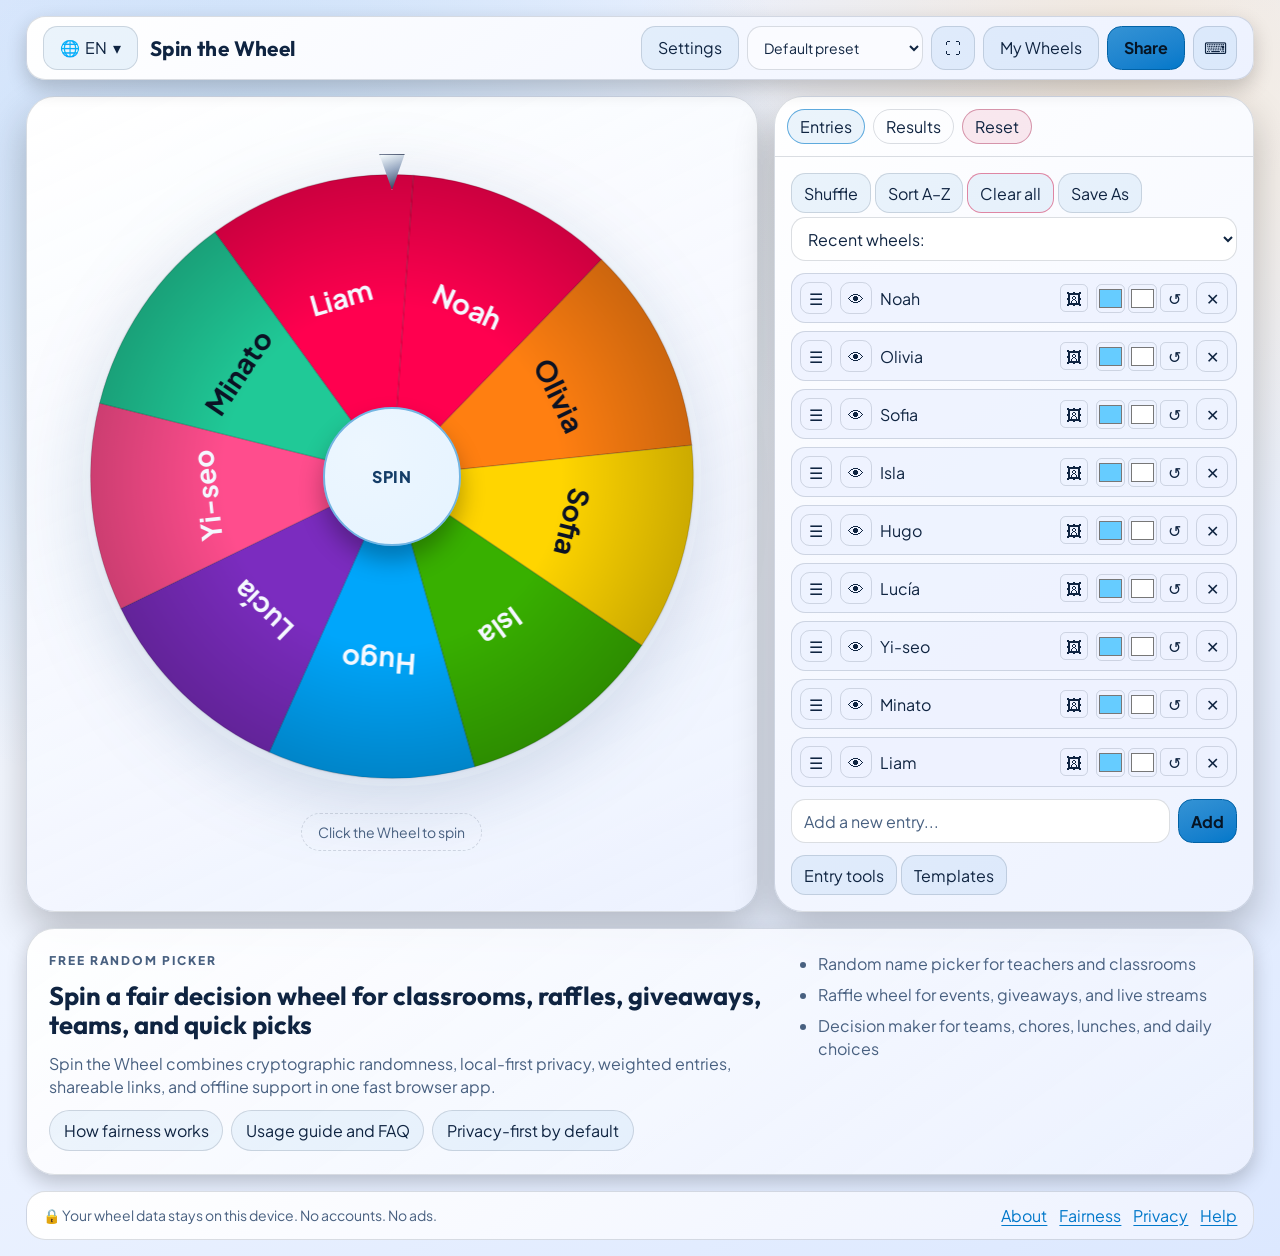
==== index.html @ fcd0d94b "Impl first version" ====
<!doctype html>
<html lang="en">
<head>
  <meta charset="UTF-8">
  <meta name="viewport" content="width=device-width, initial-scale=1.0">
  <title>Spin the Wheel: Free Random Picker, Wheel Spinner &amp; Decision Maker</title>
  <meta name="description" content="Spin the Wheel is a free online random picker and wheel spinner for classrooms, raffles, giveaways, teams, and daily decisions. Private, fast, shareable, and works offline.">
  <meta name="robots" content="index,follow,max-image-preview:large,max-snippet:-1,max-video-preview:-1">
  <meta name="author" content="Duc Nguyen">
  <meta name="application-name" content="Spin the Wheel">
  <meta name="apple-mobile-web-app-title" content="Spin the Wheel">
  <meta name="apple-mobile-web-app-capable" content="yes">
  <meta name="mobile-web-app-capable" content="yes">
  <meta name="referrer" content="strict-origin-when-cross-origin">
  <meta name="format-detection" content="telephone=no">
  <meta name="theme-color" content="#091126">
  <link rel="canonical" href="https://spin.alsatian.co/">

  <meta property="og:locale" content="en_US">
  <meta property="og:locale:alternate" content="vi_VN">
  <meta property="og:locale:alternate" content="es_ES">
  <meta property="og:locale:alternate" content="pt_BR">
  <meta property="og:locale:alternate" content="fr_FR">
  <meta property="og:locale:alternate" content="de_DE">
  <meta property="og:locale:alternate" content="ja_JP">
  <meta property="og:locale:alternate" content="ko_KR">
  <meta property="og:locale:alternate" content="zh_CN">
  <meta property="og:locale:alternate" content="id_ID">
  <meta property="og:type" content="website">
  <meta property="og:title" content="Spin the Wheel: Free Random Picker, Wheel Spinner &amp; Decision Maker">
  <meta property="og:description" content="Spin a fair decision wheel for classrooms, raffles, giveaways, teams, and quick picks. Free, private, customizable, and offline-ready.">
  <meta property="og:image" content="https://spin.alsatian.co/og-image.png">
  <meta property="og:image:secure_url" content="https://spin.alsatian.co/og-image.png">
  <meta property="og:image:type" content="image/png">
  <meta property="og:image:width" content="1200">
  <meta property="og:image:height" content="630">
  <meta property="og:image:alt" content="Spin the Wheel preview showing a colorful decision wheel and key product benefits.">
  <meta property="og:url" content="https://spin.alsatian.co/">
  <meta property="og:site_name" content="Spin the Wheel">

  <meta name="twitter:card" content="summary_large_image">
  <meta name="twitter:title" content="Spin the Wheel: Free Random Picker, Wheel Spinner &amp; Decision Maker">
  <meta name="twitter:description" content="Free online random picker for classrooms, raffles, giveaways, teams, and quick decisions.">
  <meta name="twitter:image" content="https://spin.alsatian.co/og-image.png">
  <meta name="twitter:image:alt" content="Spin the Wheel preview showing a colorful decision wheel and feature highlights.">

  <link rel="alternate" hreflang="en" href="https://spin.alsatian.co/">
  <link rel="alternate" hreflang="vi" href="https://spin.alsatian.co/?lang=vi">
  <link rel="alternate" hreflang="es" href="https://spin.alsatian.co/?lang=es">
  <link rel="alternate" hreflang="pt" href="https://spin.alsatian.co/?lang=pt">
  <link rel="alternate" hreflang="fr" href="https://spin.alsatian.co/?lang=fr">
  <link rel="alternate" hreflang="de" href="https://spin.alsatian.co/?lang=de">
  <link rel="alternate" hreflang="ja" href="https://spin.alsatian.co/?lang=ja">
  <link rel="alternate" hreflang="ko" href="https://spin.alsatian.co/?lang=ko">
  <link rel="alternate" hreflang="zh" href="https://spin.alsatian.co/?lang=zh">
  <link rel="alternate" hreflang="id" href="https://spin.alsatian.co/?lang=id">
  <link rel="alternate" hreflang="x-default" href="https://spin.alsatian.co/">

  <script type="application/ld+json">
  {
    "@context": "https://schema.org",
    "@graph": [
      {
        "@type": "WebSite",
        "@id": "https://spin.alsatian.co/#website",
        "url": "https://spin.alsatian.co/",
        "name": "Spin the Wheel",
        "description": "Free online random picker and decision wheel for classrooms, raffles, giveaways, teams, and quick decisions.",
        "inLanguage": ["en", "vi", "es", "pt", "fr", "de", "ja", "ko", "zh", "id"],
        "publisher": {
          "@id": "https://spin.alsatian.co/#organization"
        }
      },
      {
        "@type": "Organization",
        "@id": "https://spin.alsatian.co/#organization",
        "name": "Spin the Wheel",
        "url": "https://spin.alsatian.co/",
        "logo": {
          "@type": "ImageObject",
          "url": "https://spin.alsatian.co/icon-512.png",
          "width": 512,
          "height": 512
        },
        "founder": {
          "@type": "Person",
          "name": "Duc Nguyen",
          "sameAs": [
            "https://github.com/scorta",
            "https://www.linkedin.com/in/ducnd87/"
          ]
        }
      },
      {
        "@type": "SoftwareApplication",
        "@id": "https://spin.alsatian.co/#webapp",
        "name": "Spin the Wheel",
        "url": "https://spin.alsatian.co/",
        "description": "Spin the Wheel is a free online random picker and wheel spinner for classrooms, raffles, giveaways, teams, and daily decisions.",
        "applicationCategory": "UtilitiesApplication",
        "operatingSystem": "Any",
        "image": "https://spin.alsatian.co/og-image.png",
        "screenshot": "https://spin.alsatian.co/og-image.png",
        "browserRequirements": "Requires JavaScript and a modern browser including Chrome, Firefox, Safari, or Edge.",
        "offers": {
          "@type": "Offer",
          "price": "0",
          "priceCurrency": "USD"
        },
        "isAccessibleForFree": true,
        "featureList": [
          "Random picker wheel",
          "Weighted entries",
          "Shareable links",
          "Offline support",
          "Local-first storage",
          "Multiple languages"
        ],
        "inLanguage": ["en", "vi", "es", "pt", "fr", "de", "ja", "ko", "zh", "id"],
        "publisher": {
          "@id": "https://spin.alsatian.co/#organization"
        }
      }
    ]
  }
  </script>

  <link rel="manifest" href="/manifest.json">
  <link rel="icon" type="image/png" sizes="192x192" href="/icon-192.png">
  <link rel="icon" type="image/png" sizes="512x512" href="/icon-512.png">
  <link rel="apple-touch-icon" href="/icon-192.png">

  <link rel="preconnect" href="https://fonts.googleapis.com">
  <link rel="preconnect" href="https://fonts.gstatic.com" crossorigin>
  <link href="https://fonts.googleapis.com/css2?family=Outfit:wght@400;600;700;800&family=Plus+Jakarta+Sans:wght@400;500;600;700&display=swap" rel="stylesheet">
  <link rel="stylesheet" href="/styles.css">
</head>
<body>
  <noscript>
    <main class="noscript-shell">
      <h1>Spin the Wheel — Spin to Decide</h1>
      <p>Spin the Wheel is a free online random picker for raffles, classrooms, and quick decisions. Enable JavaScript to spin the wheel and manage entries.</p>
      <p>Local-first for wheel data: no accounts, no ads. Your wheel data stays on your device unless you share or export it. This site also uses Cloudflare Web Analytics for aggregate traffic and performance metrics.</p>
    </main>
  </noscript>

  <div id="app" class="app-shell" data-theme="dark">
    <header class="topbar" role="banner">
      <div class="brand-wrap">
        <button id="languageButton" class="ghost-btn language-btn" type="button" aria-haspopup="listbox" aria-expanded="false" data-i18n-aria-label="language_selector_aria">
          <span aria-hidden="true">🌐</span>
          <span id="languageCode">EN</span>
          <span class="caret" aria-hidden="true">▾</span>
        </button>
        <div id="languageMenu" class="lang-menu hidden" role="listbox" aria-label="Languages"></div>
        <a href="/" class="brand-link" aria-label="Spin the Wheel home">
          <strong>Spin the Wheel</strong>
        </a>
      </div>
      <div class="topbar-actions">
        <button id="settingsButton" class="ghost-btn" type="button" data-i18n="settings"></button>
        <div class="topbar-event-preset">
          <label class="sr-only" for="eventPresetSelect" data-i18n="event_preset"></label>
          <select id="eventPresetSelect" class="topbar-event-select" data-i18n-aria-label="event_preset">
            <option value="default" data-i18n="event_none"></option>
            <option value="classroom" data-i18n="event_classroom"></option>
            <option value="raffle" data-i18n="event_raffle"></option>
            <option value="streamer" data-i18n="event_streamer"></option>
            <option value="party" data-i18n="event_party"></option>
            <option value="minimal" data-i18n="event_minimal"></option>
            <option value="dark-luxury" data-i18n="event_dark_luxury"></option>
          </select>
        </div>
        <button id="fullscreenToggle" class="ghost-btn icon-btn" type="button" data-i18n-aria-label="toggle_fullscreen_aria">⛶</button>
        <button id="libraryButton" class="ghost-btn" type="button" data-i18n="my_wheels"></button>
        <button id="shareButton" class="accent-btn" type="button" data-i18n="share"></button>
        <button id="shortcutButton" class="ghost-btn icon-btn" type="button" data-i18n-aria-label="shortcuts">⌨</button>
      </div>
    </header>

    <main class="main-layout" role="main">
      <section class="wheel-section" aria-label="Wheel section">
        <h1 class="sr-only">Spin the Wheel — Spin to Decide</h1>
        <div class="wheel-wrap">
          <div class="wheel-badges">
            <span id="weightedBadge" class="mode-badge hidden">⚖ Weighted</span>
            <span id="seedBadge" class="mode-badge hidden" data-i18n="seed_badge">🔁 Seeded</span>
          </div>
          <div id="wheelContainer" class="wheel-container">
            <canvas id="wheelCanvas" aria-label="Spin the Wheel canvas"></canvas>
            <div class="wheel-glow" aria-hidden="true"></div>
            <div class="wheel-pointer" aria-hidden="true"></div>
            <button id="centerSpinButton" class="center-spin-btn" type="button" data-i18n="spin_button" data-i18n-aria-label="spin_button"></button>
          </div>
          <p id="firstRunHint" class="hint hidden" data-i18n="first_run_hint"></p>
        </div>
      </section>

      <aside class="side-panel" aria-label="Controls panel">
        <nav class="panel-tabs" aria-label="Panel tabs">
          <button class="tab-btn active" type="button" data-tab="entries" data-i18n="entries_tab"></button>
          <button class="tab-btn" type="button" data-tab="results" data-i18n="results_tab"></button>
          <button id="factoryResetButton" class="tab-btn tab-reset-btn" type="button" data-i18n="reset_app" data-i18n-title="reset_app_tooltip" data-i18n-aria-label="reset_app_tooltip"></button>
        </nav>

        <section id="entriesTab" class="panel-tab active" role="region" aria-label="Entries">
          <div class="panel-inline-row hidden" aria-hidden="true">
            <button id="undoButton" class="ghost-btn" type="button" data-i18n="undo" tabindex="-1"></button>
            <button id="redoButton" class="ghost-btn" type="button" data-i18n="redo" tabindex="-1"></button>
            <button id="openLibraryButton" class="ghost-btn" type="button" data-i18n="my_wheels" tabindex="-1"></button>
          </div>
          <div class="entry-actions">
            <button id="shuffleEntriesButton" class="ghost-btn" type="button" data-i18n="shuffle"></button>
            <button id="sortEntriesButton" class="ghost-btn" type="button" data-i18n="sort_az"></button>
            <button id="clearEntriesButton" class="ghost-btn danger-btn" type="button" data-i18n="clear_all"></button>
            <button id="saveAsButton" class="ghost-btn" type="button" data-i18n="save_as"></button>
            <select id="recentWheelsSelect" class="recent-wheels-select" data-i18n-aria-label="recent_wheels"></select>
          </div>
          <span id="entryCountBadge" class="hidden" aria-hidden="true">0</span>
          <div id="entriesList" class="entries-list" role="list"></div>
          <div class="entry-form">
            <label class="sr-only" for="addEntryInput" data-i18n="add_entry"></label>
            <input id="addEntryInput" type="text" data-i18n-placeholder="add_entry_placeholder" maxlength="100">
            <button id="addEntryButton" class="accent-btn" type="button" data-i18n="add"></button>
          </div>
          <div class="entry-secondary-actions">
            <button id="pasteListButton" class="ghost-btn" type="button" data-i18n="entry_tools"></button>
            <button id="templateButton" class="ghost-btn" type="button" data-i18n="templates"></button>
            <button id="resetEliminationsButton" class="ghost-btn hidden" type="button" data-i18n="reset_eliminations"></button>
          </div>
          <p id="emptyTemplateHint" class="empty-template-hint hidden">
            <button id="emptyTemplateButton" class="link-btn" type="button" data-i18n="start_from_template"></button>
          </p>
        </section>

        <section id="resultsTab" class="panel-tab" role="region" aria-label="Results">
          <div class="panel-topline">
            <button id="historyButton" class="accent-btn" type="button" data-i18n="view_history"></button>
          </div>
          <h3 data-i18n="win_counts"></h3>
          <div id="winCountList" class="win-count-list"></div>
        </section>
      </aside>
    </main>

    <section class="seo-strip" aria-labelledby="seoStripTitle">
      <div class="seo-strip-copy">
        <p class="seo-strip-eyebrow">Free random picker</p>
        <h2 id="seoStripTitle">Spin a fair decision wheel for classrooms, raffles, giveaways, teams, and quick picks</h2>
        <p>Spin the Wheel combines cryptographic randomness, local-first privacy, weighted entries, shareable links, and offline support in one fast browser app.</p>
        <div class="seo-strip-links">
          <a href="/fairness.html">How fairness works</a>
          <a href="/help.html">Usage guide and FAQ</a>
          <a href="/privacy.html">Privacy-first by default</a>
        </div>
      </div>
      <ul class="seo-strip-list">
        <li>Random name picker for teachers and classrooms</li>
        <li>Raffle wheel for events, giveaways, and live streams</li>
        <li>Decision maker for teams, chores, lunches, and daily choices</li>
      </ul>
    </section>

    <button id="floatingSpinButton" class="floating-spin hidden" type="button" data-i18n="spin_button"></button>
    <div id="fullscreenToolbar" class="fullscreen-toolbar" aria-label="Fullscreen controls">
      <button id="fullscreenExitButton" class="ghost-btn" type="button" data-i18n="exit_fullscreen"></button>
      <button id="fullscreenSettingsButton" class="ghost-btn" type="button" data-i18n="settings"></button>
    </div>

    <footer class="app-footer">
      <p>🔒 <span data-i18n="privacy_short"></span></p>
      <nav aria-label="Footer links">
        <a href="/about.html" data-i18n="about"></a>
        <a href="/fairness.html" data-i18n="fairness"></a>
        <a href="/privacy.html" data-i18n="privacy"></a>
        <a href="/help.html" data-i18n="help"></a>
      </nav>
    </footer>
  </div>

  <div id="modalRoot" class="modal-root">
    <canvas id="confettiCanvas" class="confetti-canvas" aria-hidden="true"></canvas>
    <section id="settingsModal" class="modal hidden" role="dialog" aria-modal="true" aria-labelledby="settingsModalTitle">
      <div class="modal-card settings-modal-card">
        <div class="panel-topline">
          <h2 id="settingsModalTitle" data-i18n="settings"></h2>
          <button id="closeSettingsButton" class="ghost-btn" type="button" data-i18n="close"></button>
        </div>
        <div class="settings-modal-shell">
          <nav class="settings-modal-tabs" aria-label="Settings tabs">
            <button class="settings-modal-tab active" type="button" data-settings-tab="general">General</button>
            <button class="settings-modal-tab" type="button" data-settings-tab="spin" data-i18n="spin_section"></button>
            <button class="settings-modal-tab" type="button" data-settings-tab="theme" data-i18n="theme_section"></button>
            <button class="settings-modal-tab" type="button" data-settings-tab="sound" data-i18n="sound_section"></button>
            <button class="settings-modal-tab" type="button" data-settings-tab="effects" data-i18n="effects_section"></button>
            <button class="settings-modal-tab" type="button" data-settings-tab="probability" data-i18n="probability_inspector"></button>
          </nav>

          <div class="settings-modal-panels">
            <section class="settings-modal-panel active" data-settings-panel="general" role="region" aria-label="General settings">
              <div class="settings-grid">
                <label class="checkbox-line">
                  <input id="weightsToggle" type="checkbox">
                  <span data-i18n="enable_weights"></span>
                </label>
                <label class="checkbox-line">
                  <input id="manualStopToggle" type="checkbox">
                  <span data-i18n="manual_stop"></span>
                </label>
                <label class="checkbox-line">
                  <input id="mysteryWheelToggle" type="checkbox">
                  <span data-i18n="mystery_wheel"></span>
                </label>
              </div>
            </section>

            <section class="settings-modal-panel" data-settings-panel="spin" role="region" aria-label="Spin settings">
              <div class="settings-grid">
                <label for="durationSlider"><span data-i18n="spin_duration"></span>: <output id="durationOutput">5s</output></label>
                <input id="durationSlider" type="range" min="1" max="30" step="1" value="5">
                <label for="turnsSlider"><span data-i18n="spin_turns"></span>: <output id="turnsOutput">8</output></label>
                <input id="turnsSlider" type="range" min="1" max="20" step="1" value="8">
                <label class="checkbox-line">
                  <input id="seedModeToggle" type="checkbox">
                  <span data-i18n="seed_mode"></span>
                </label>
                <label for="seedInput" data-i18n="seed_value"></label>
                <input id="seedInput" type="text" maxlength="120" data-i18n-placeholder="seed_placeholder">
              </div>
            </section>

            <section class="settings-modal-panel" data-settings-panel="theme" role="region" aria-label="Theme settings">
              <div class="settings-grid">
                <label for="themeSelect" data-i18n="theme"></label>
                <select id="themeSelect" aria-label="Theme"></select>
                <div id="themeSwatches" class="theme-swatch-grid" role="list"></div>
                <label for="pointerStyleSelect" data-i18n="pointer_style"></label>
                <select id="pointerStyleSelect" aria-label="Pointer style">
                  <option value="classic" data-i18n="pointer_classic"></option>
                  <option value="pin" data-i18n="pointer_pin"></option>
                  <option value="diamond" data-i18n="pointer_diamond"></option>
                  <option value="flag" data-i18n="pointer_flag"></option>
                </select>
                <label for="centerTextInput" data-i18n="spin_button_text"></label>
                <input id="centerTextInput" type="text" maxlength="20" placeholder="SPIN">
                <label for="centerColorInput" data-i18n="spin_button_color"></label>
                <input id="centerColorInput" type="color" value="#14325f">
                <div class="panel-inline-row">
                  <button id="centerImageButton" class="ghost-btn" type="button" data-i18n="upload_center_image"></button>
                  <button id="removeCenterImageButton" class="ghost-btn" type="button" data-i18n="remove_center_image"></button>
                </div>
                <label for="backgroundTypeSelect" data-i18n="background_type"></label>
                <select id="backgroundTypeSelect" aria-label="Background type">
                  <option value="default" data-i18n="background_default"></option>
                  <option value="solid" data-i18n="background_solid"></option>
                  <option value="gradient" data-i18n="background_gradient"></option>
                  <option value="image" data-i18n="background_image"></option>
                </select>
                <label for="backgroundSolidInput" data-i18n="background_solid_color"></label>
                <input id="backgroundSolidInput" type="color" value="#091126">
                <label for="backgroundFromInput" data-i18n="background_gradient_from"></label>
                <input id="backgroundFromInput" type="color" value="#091126">
                <label for="backgroundToInput" data-i18n="background_gradient_to"></label>
                <input id="backgroundToInput" type="color" value="#14335d">
                <label for="backgroundAngleInput" data-i18n="background_gradient_angle"></label>
                <input id="backgroundAngleInput" type="range" min="0" max="360" step="1" value="150">
                <div class="panel-inline-row">
                  <button id="backgroundImageButton" class="ghost-btn" type="button" data-i18n="upload_background_image"></button>
                  <button id="removeBackgroundImageButton" class="ghost-btn" type="button" data-i18n="remove_background_image"></button>
                </div>
              </div>
            </section>

            <section class="settings-modal-panel" data-settings-panel="sound" role="region" aria-label="Sound settings">
              <div class="settings-grid">
                <label for="volumeSlider"><span data-i18n="volume"></span>: <output id="volumeOutput">70%</output></label>
                <input id="volumeSlider" type="range" min="0" max="100" step="1" value="70">
                <label class="checkbox-line">
                  <input id="tickSoundToggle" type="checkbox">
                  <span data-i18n="tick_sound"></span>
                </label>
                <label for="tickSoundSelect" data-i18n="tick_sound_variant"></label>
                <select id="tickSoundSelect" aria-label="Tick sound variant">
                  <option value="click" data-i18n="tick_click"></option>
                  <option value="pop" data-i18n="tick_pop"></option>
                  <option value="wooden" data-i18n="tick_wooden"></option>
                  <option value="digital" data-i18n="tick_digital"></option>
                  <option value="soft" data-i18n="tick_soft"></option>
                </select>
                <label class="checkbox-line">
                  <input id="winSoundToggle" type="checkbox">
                  <span data-i18n="win_sound"></span>
                </label>
                <label for="winSoundSelect" data-i18n="win_sound_variant"></label>
                <select id="winSoundSelect" aria-label="Win sound variant">
                  <option value="fanfare" data-i18n="win_fanfare"></option>
                  <option value="applause" data-i18n="win_applause"></option>
                  <option value="chime" data-i18n="win_chime"></option>
                  <option value="sparkle" data-i18n="win_sparkle"></option>
                </select>
                <label class="checkbox-line">
                  <input id="spinSoundToggle" type="checkbox">
                  <span data-i18n="spin_ambient"></span>
                </label>
                <label for="spinSoundSelect" data-i18n="spin_sound_variant"></label>
                <select id="spinSoundSelect" aria-label="Spin sound variant">
                  <option value="whoosh" data-i18n="spin_whoosh"></option>
                  <option value="wind" data-i18n="spin_wind"></option>
                  <option value="hum" data-i18n="spin_hum"></option>
                </select>
              </div>
            </section>

            <section class="settings-modal-panel" data-settings-panel="effects" role="region" aria-label="Effects settings">
              <div class="settings-grid">
                <label for="celebrationSelect" data-i18n="celebration_effect"></label>
                <select id="celebrationSelect" aria-label="Celebration effect">
                  <option value="confetti" data-i18n="celebration_confetti"></option>
                  <option value="fireworks" data-i18n="celebration_fireworks"></option>
                  <option value="none" data-i18n="celebration_none"></option>
                </select>
                <label class="checkbox-line">
                  <input id="reduceMotionOverride" type="checkbox">
                  <span data-i18n="reduce_motion_override"></span>
                </label>
                <label class="checkbox-line">
                  <input id="cinematicModeToggle" type="checkbox">
                  <span data-i18n="cinematic_mode"></span>
                </label>
                <label class="checkbox-line">
                  <input id="hapticsToggle" type="checkbox">
                  <span data-i18n="haptics"></span>
                </label>
                <label class="checkbox-line">
                  <input id="idleAnimationToggle" type="checkbox">
                  <span data-i18n="idle_animation"></span>
                </label>
                <label class="checkbox-line">
                  <input id="performanceAutoToggle" type="checkbox">
                  <span data-i18n="performance_auto"></span>
                </label>
                <label class="checkbox-line">
                  <input id="performanceOverviewToggle" type="checkbox">
                  <span data-i18n="performance_overview"></span>
                </label>
              </div>
            </section>

            <section class="settings-modal-panel" data-settings-panel="probability" role="region" aria-label="Probability settings">
              <div class="probability-panel settings-modal-probability">
                <div id="probabilityEqualBadge" class="prob-equal-badge hidden" data-i18n="equal_probability"></div>
                <div id="probabilityList" class="probability-list"></div>
              </div>
            </section>
          </div>
        </div>
      </div>
    </section>

    <section id="pasteModal" class="modal hidden" role="dialog" aria-modal="true" aria-labelledby="pasteModalTitle">
      <div class="modal-card">
        <h2 id="pasteModalTitle" data-i18n="paste_list"></h2>
        <textarea id="pasteTextarea" rows="10" data-i18n-placeholder="paste_placeholder"></textarea>
        <div class="modal-actions">
          <button id="importDataButton" class="ghost-btn" type="button">Import CSV/JSON</button>
          <button id="exportDataButton" class="ghost-btn" type="button">Export CSV/JSON</button>
        </div>
        <div class="modal-actions">
          <button id="pasteCancelButton" class="ghost-btn" type="button" data-i18n="cancel"></button>
          <button id="pasteApplyButton" class="accent-btn" type="button" data-i18n="apply"></button>
        </div>
      </div>
    </section>

    <section id="resultModal" class="modal result-modal hidden" role="dialog" aria-modal="true" aria-labelledby="resultTitle">
      <div class="modal-card result-card">
        <h2 id="resultTitle" data-i18n="winner"></h2>
        <p id="resultWinner" class="winner-name">-</p>
        <p id="resultSubtitle" class="winner-subtitle hidden"></p>
        <div class="modal-actions">
          <button id="spinAgainButton" class="accent-btn" type="button" data-i18n="spin_again"></button>
          <button id="removeWinnerButton" class="ghost-btn danger-btn hidden" type="button" data-i18n="remove_winner"></button>
          <button id="closeResultButton" class="ghost-btn" type="button" data-i18n="close"></button>
        </div>
      </div>
    </section>

    <section id="factoryResetModal" class="modal hidden" role="dialog" aria-modal="true" aria-labelledby="factoryResetTitle" aria-describedby="factoryResetDescription">
      <div class="modal-card confirm-card">
        <h2 id="factoryResetTitle"></h2>
        <p id="factoryResetDescription" class="small-note"></p>
        <div class="modal-actions">
          <button id="factoryResetCancelButton" class="ghost-btn" type="button" data-i18n="cancel"></button>
          <button id="factoryResetConfirmButton" class="ghost-btn danger-btn" type="button"></button>
        </div>
      </div>
    </section>

    <section id="shareModal" class="modal hidden" role="dialog" aria-modal="true" aria-labelledby="shareTitle">
      <div class="modal-card">
        <h2 id="shareTitle" data-i18n="share_wheel"></h2>
        <p class="small-note" data-i18n="share_privacy_note"></p>
        <fieldset class="radio-group">
          <legend data-i18n="share_mode"></legend>
          <label><input type="radio" name="shareMode" value="full" checked> <span data-i18n="share_full_edit"></span></label>
          <label><input type="radio" name="shareMode" value="spin-only"> <span data-i18n="share_spin_only"></span></label>
        </fieldset>
        <label for="shareUrlInput" data-i18n="share_link"></label>
        <input id="shareUrlInput" type="text" readonly>
        <p id="shareSizeStatus" class="size-status"></p>
        <fieldset class="radio-group">
          <legend data-i18n="embed_title"></legend>
          <label for="embedWidthInput" data-i18n="embed_width"></label>
          <input id="embedWidthInput" type="number" min="280" max="2000" step="10" value="720">
          <label for="embedHeightInput" data-i18n="embed_height"></label>
          <input id="embedHeightInput" type="number" min="280" max="2000" step="10" value="720">
          <label for="embedCodeInput" data-i18n="embed_code"></label>
          <textarea id="embedCodeInput" rows="3" readonly></textarea>
          <button id="copyEmbedButton" class="ghost-btn" type="button" data-i18n="copy_embed_code"></button>
        </fieldset>
        <fieldset class="radio-group">
          <legend data-i18n="qr_code"></legend>
          <canvas id="qrCanvas" width="220" height="220" aria-label="QR code"></canvas>
          <button id="downloadQrButton" class="ghost-btn" type="button" data-i18n="download_qr"></button>
        </fieldset>
        <div class="modal-actions">
          <button id="copyShareButton" class="accent-btn" type="button" data-i18n="copy_link"></button>
          <button id="closeShareButton" class="ghost-btn" type="button" data-i18n="close"></button>
        </div>
      </div>
    </section>

    <section id="libraryModal" class="modal hidden" role="dialog" aria-modal="true" aria-labelledby="libraryTitle">
      <div class="modal-card template-card">
        <h2 id="libraryTitle" data-i18n="my_wheels"></h2>
        <div id="libraryList" class="library-list"></div>
        <div class="modal-actions">
          <button id="closeLibraryButton" class="ghost-btn" type="button" data-i18n="close"></button>
        </div>
      </div>
    </section>

    <section id="csvMapModal" class="modal hidden" role="dialog" aria-modal="true" aria-labelledby="csvMapTitle">
      <div class="modal-card">
        <h2 id="csvMapTitle" data-i18n="csv_mapping_title"></h2>
        <div class="settings-grid">
          <label for="csvLabelColumn" data-i18n="csv_label_column"></label>
          <select id="csvLabelColumn"></select>
          <label for="csvWeightColumn" data-i18n="csv_weight_column"></label>
          <select id="csvWeightColumn"></select>
          <label for="csvColorColumn" data-i18n="csv_color_column"></label>
          <select id="csvColorColumn"></select>
        </div>
        <div class="modal-actions">
          <button id="csvMapCancelButton" class="ghost-btn" type="button" data-i18n="cancel"></button>
          <button id="csvMapApplyButton" class="accent-btn" type="button" data-i18n="apply"></button>
        </div>
      </div>
    </section>

    <section id="exportModal" class="modal hidden" role="dialog" aria-modal="true" aria-labelledby="exportModalTitle">
      <div class="modal-card">
        <h2 id="exportModalTitle">Export</h2>
        <fieldset class="radio-group">
          <legend>Format</legend>
          <label><input type="radio" name="exportFormat" value="csv" checked> <span data-i18n="export_csv"></span></label>
          <label><input type="radio" name="exportFormat" value="json"> <span data-i18n="export_json"></span></label>
        </fieldset>
        <div class="modal-actions">
          <button id="exportCancelButton" class="ghost-btn" type="button" data-i18n="cancel"></button>
          <button id="exportApplyButton" class="accent-btn" type="button">Export</button>
        </div>
      </div>
    </section>

    <section id="historyModal" class="modal hidden" role="dialog" aria-modal="true" aria-labelledby="historyTitle">
      <div class="modal-card template-card">
        <h2 id="historyTitle" data-i18n="history"></h2>
        <div id="resultsList" class="results-list"></div>
        <div class="modal-actions">
          <button id="clearResultsButton" class="ghost-btn danger-btn" type="button" data-i18n="clear_results"></button>
          <button id="exportResultsCsvButton" class="ghost-btn" type="button" data-i18n="export_results_csv"></button>
          <button id="exportAuditJsonButton" class="ghost-btn" type="button" data-i18n="export_audit_json"></button>
          <button id="closeHistoryButton" class="ghost-btn" type="button" data-i18n="close"></button>
        </div>
      </div>
    </section>

    <section id="templateModal" class="modal hidden" role="dialog" aria-modal="true" aria-labelledby="templateTitle">
      <div class="modal-card template-card">
        <h2 id="templateTitle" data-i18n="templates"></h2>
        <div id="templateGrid" class="template-grid"></div>
        <div class="modal-actions">
          <button id="closeTemplateButton" class="ghost-btn" type="button" data-i18n="close"></button>
        </div>
      </div>
    </section>

    <section id="shortcutModal" class="modal hidden" role="dialog" aria-modal="true" aria-labelledby="shortcutTitle">
      <div class="modal-card">
        <h2 id="shortcutTitle" data-i18n="shortcuts"></h2>
        <ul class="shortcut-list">
          <li><kbd>Ctrl</kbd>/<kbd>Cmd</kbd> + <kbd>K</kbd> — <span data-i18n="shortcut_spin"></span></li>
          <li><kbd>F11</kbd> — <span data-i18n="shortcut_fullscreen"></span></li>
          <li><kbd>Ctrl</kbd> + <kbd>S</kbd> — <span data-i18n="shortcut_save"></span></li>
          <li><kbd>Escape</kbd> — <span data-i18n="shortcut_close"></span></li>
        </ul>
        <div class="modal-actions">
          <button id="closeShortcutButton" class="ghost-btn" type="button" data-i18n="close"></button>
        </div>
      </div>
    </section>
  </div>

  <div id="ariaLive" class="sr-only" aria-live="assertive"></div>
  <div id="toastRoot" class="toast-root" aria-live="polite"></div>

  <input id="importDataFileInput" class="sr-only" type="file" accept=".csv,.json,text/csv,application/json">
  <input id="centerImageInput" class="sr-only" type="file" accept="image/png,image/jpeg,image/webp,image/gif">
  <input id="backgroundImageInput" class="sr-only" type="file" accept="image/png,image/jpeg,image/webp,image/gif">

  <script type="module" src="/app.js"></script>
  <!-- Cloudflare Web Analytics --><script defer src='https://static.cloudflareinsights.com/beacon.min.js' data-cf-beacon='{"token": "cca400a30825469dbb3c039b7d04517d"}'></script><!-- End Cloudflare Web Analytics -->
</body>
</html>
---- styles.css ----
:root {
  --font-display: "Outfit", "Avenir Next", "Segoe UI", sans-serif;
  --font-body: "Plus Jakarta Sans", "Segoe UI", "Helvetica Neue", sans-serif;

  --space-1: 0.25rem;
  --space-2: 0.5rem;
  --space-3: 0.75rem;
  --space-4: 1rem;
  --space-5: 1.25rem;
  --space-6: 1.5rem;
  --space-8: 2rem;
  --space-10: 2.5rem;
  --space-12: 3rem;

  --text-xs: 0.75rem;
  --text-sm: 0.875rem;
  --text-md: 1rem;
  --text-lg: 1.125rem;
  --text-xl: 1.4rem;
  --text-2xl: 1.95rem;

  --radius-xs: 0.35rem;
  --radius-sm: 0.6rem;
  --radius-md: 0.9rem;
  --radius-lg: 1.2rem;
  --radius-xl: 1.8rem;
  --radius-round: 999px;

  --shadow-sm: 0 8px 20px rgb(0 0 0 / 0.2);
  --shadow-md: 0 18px 40px rgb(0 0 0 / 0.24);
  --shadow-lg: 0 30px 60px rgb(0 0 0 / 0.35);
  --shadow-glow: 0 0 36px rgb(98 223 255 / 0.25);

  --speed-fast: 140ms;
  --speed-normal: 220ms;
  --speed-slow: 380ms;
  --ease-standard: cubic-bezier(0.2, 0.7, 0.2, 1);
  --ease-bounce: cubic-bezier(0.2, 1.5, 0.5, 1);

  --bg-base: #091126;
  --bg-surface: #111b35;
  --bg-elevated: #1a2645;
  --text-primary: #f3f8ff;
  --text-secondary: #b5c4e4;
  --accent: #4ae4ff;
  --accent-2: #ffdf68;
  --danger: #ff5f79;
  --border: rgb(255 255 255 / 0.12);
  --glass: rgb(255 255 255 / 0.08);
  --focus-ring: #ffdf68;

  --wheel-frame: #f5f9ff22;
  --wheel-shadow: 0 24px 44px rgb(0 0 0 / 0.35);
  --wheel-center: #14325f;
  --wheel-center-text: #f3fcff;

  --modal-backdrop-tint: rgb(5 10 22 / 0.62);
  --modal-backdrop-blur: 4px;

  --panel-width: min(42vw, 30rem);
  --topbar-height: 4rem;
}

[data-theme="light"] {
  --bg-base: #f3f7ff;
  --bg-surface: #ffffff;
  --bg-elevated: #edf2ff;
  --text-primary: #0f2441;
  --text-secondary: #486080;
  --accent: #0178ca;
  --accent-2: #ff9f1a;
  --danger: #d72f5b;
  --border: rgb(15 36 65 / 0.15);
  --glass: rgb(1 120 202 / 0.08);
  --focus-ring: #d63f00;
  --wheel-frame: #24588c2e;
  --wheel-shadow: 0 20px 36px rgb(48 86 128 / 0.2);
  --wheel-center: #e5f3ff;
  --wheel-center-text: #143d68;
}

*,
*::before,
*::after {
  box-sizing: border-box;
}

html,
body {
  margin: 0;
  min-height: 100%;
}

body {
  font-family: var(--font-body);
  font-size: var(--text-md);
  color: var(--text-primary);
  background:
    radial-gradient(circle at 15% 15%, rgb(74 228 255 / 0.18), transparent 34%),
    radial-gradient(circle at 84% 12%, rgb(255 223 104 / 0.12), transparent 30%),
    linear-gradient(150deg, #040915 0%, var(--bg-base) 52%, #081f35 100%);
  line-height: 1.45;
  transition:
    color var(--speed-normal) var(--ease-standard),
    background var(--speed-slow) var(--ease-standard);
}

body[data-theme="light"] {
  background:
    radial-gradient(circle at 20% 20%, rgb(1 120 202 / 0.16), transparent 40%),
    radial-gradient(circle at 88% 5%, rgb(255 159 26 / 0.15), transparent 30%),
    linear-gradient(155deg, #e5edff 0%, #f3f7ff 42%, #dce8ff 100%);
}

a {
  color: inherit;
}

button,
input,
select,
textarea {
  font: inherit;
  color: inherit;
}

.hidden {
  display: none !important;
}

.sr-only {
  position: absolute;
  width: 1px;
  height: 1px;
  padding: 0;
  margin: -1px;
  overflow: hidden;
  clip: rect(0, 0, 0, 0);
  border: 0;
}

.noscript-shell {
  max-width: 46rem;
  margin: 8vh auto;
  padding: var(--space-8);
  color: #0f2441;
  background: #ffffff;
  border-radius: var(--radius-lg);
}

.app-shell {
  width: min(96vw, 100rem);
  margin: clamp(0.4rem, 2vh, 1rem) auto;
  min-height: calc(100vh - 1rem);
  display: grid;
  grid-template-rows: var(--topbar-height) 1fr auto;
  gap: var(--space-4);
}

.topbar {
  display: flex;
  align-items: center;
  justify-content: space-between;
  padding: var(--space-2) var(--space-4);
  border-radius: var(--radius-lg);
  border: 1px solid var(--border);
  background: linear-gradient(145deg, var(--bg-surface), var(--bg-elevated));
  backdrop-filter: blur(18px);
  box-shadow: var(--shadow-sm);
}

body.modal-open .topbar {
  backdrop-filter: none;
}

.brand-wrap {
  display: flex;
  align-items: center;
  gap: var(--space-3);
  position: relative;
}

.brand-link {
  text-decoration: none;
  font-family: var(--font-display);
  font-size: clamp(1rem, 2.2vw, 1.3rem);
  letter-spacing: 0.02em;
  color: var(--text-primary);
}

.topbar-actions {
  display: flex;
  align-items: center;
  gap: var(--space-2);
}

.topbar-event-preset {
  width: clamp(7.25rem, 15vw, 11rem);
}

.topbar-event-select {
  min-height: 2.75rem;
  border-radius: var(--radius-md);
  background: color-mix(in srgb, var(--bg-surface) 72%, var(--bg-elevated));
  border-color: var(--border);
  font-size: var(--text-sm);
}

.ghost-btn,
.accent-btn,
.danger-btn,
.link-btn {
  border: 1px solid var(--border);
  border-radius: var(--radius-md);
  min-height: 2.75rem;
  padding: 0 var(--space-4);
  cursor: pointer;
  transition:
    transform var(--speed-fast) var(--ease-standard),
    background var(--speed-fast) var(--ease-standard),
    border-color var(--speed-fast) var(--ease-standard),
    box-shadow var(--speed-fast) var(--ease-standard);
}

.ghost-btn {
  background: var(--glass);
}

.accent-btn {
  background: linear-gradient(160deg, color-mix(in srgb, var(--accent) 80%, #ffffff 20%), var(--accent));
  color: #061525;
  border-color: color-mix(in srgb, var(--accent) 82%, #000000 18%);
  font-weight: 700;
}

.danger-btn {
  border-color: color-mix(in srgb, var(--danger) 55%, transparent);
}

.icon-btn {
  padding: 0;
  min-width: 2.75rem;
}

.link-btn {
  border: 0;
  background: transparent;
  color: var(--accent);
  padding: 0;
  min-height: auto;
  min-width: auto;
}

.ghost-btn:hover,
.accent-btn:hover,
.danger-btn:hover,
.link-btn:hover {
  transform: translateY(-1px);
  box-shadow: var(--shadow-sm);
}

.ghost-btn:active,
.accent-btn:active,
.danger-btn:active,
.link-btn:active {
  transform: translateY(0) scale(0.98);
}

.language-btn {
  display: inline-flex;
  align-items: center;
  gap: 0.35rem;
  min-width: 5.2rem;
}

.lang-menu {
  position: absolute;
  top: calc(100% + 0.45rem);
  left: 0;
  min-width: 14rem;
  padding: var(--space-2);
  border-radius: var(--radius-md);
  border: 1px solid var(--border);
  background: linear-gradient(145deg, var(--bg-surface), var(--bg-elevated));
  box-shadow: var(--shadow-md);
  z-index: 30;
}

.lang-option {
  width: 100%;
  border: 0;
  background: transparent;
  text-align: left;
  border-radius: var(--radius-sm);
  min-height: 2.5rem;
  padding: 0 var(--space-3);
}

.lang-option:hover,
.lang-option.is-active {
  background: var(--glass);
}

.main-layout {
  min-height: 0;
  display: grid;
  grid-template-columns: minmax(0, 1fr) var(--panel-width);
  gap: var(--space-4);
}

.wheel-section {
  min-height: 0;
  background: linear-gradient(155deg, var(--bg-surface), color-mix(in srgb, var(--bg-elevated) 84%, transparent));
  border: 1px solid var(--border);
  border-radius: var(--radius-xl);
  padding: var(--space-4);
  box-shadow: var(--shadow-md);
  display: grid;
}

.wheel-wrap {
  display: grid;
  align-content: start;
  justify-items: center;
  gap: var(--space-2);
  min-height: 0;
  padding-top: clamp(0.25rem, 1vh, 0.75rem);
}

.wheel-badges {
  width: 100%;
  display: flex;
  gap: var(--space-2);
  justify-content: center;
  flex-wrap: wrap;
  min-height: 2rem;
}

.mode-badge {
  display: inline-flex;
  align-items: center;
  gap: 0.4rem;
  border: 1px solid var(--border);
  background: color-mix(in srgb, var(--bg-elevated) 84%, transparent);
  border-radius: var(--radius-round);
  padding: 0.35rem 0.75rem;
  font-size: var(--text-sm);
}

.wheel-container {
  position: relative;
  width: min(90%, 43rem);
  aspect-ratio: 1 / 1;
  border-radius: 50%;
  display: grid;
  place-items: center;
  filter: drop-shadow(var(--wheel-shadow));
}

#wheelCanvas {
  width: 100%;
  height: 100%;
  display: block;
}

.confetti-canvas {
  position: absolute;
  inset: 0;
  width: 100%;
  height: 100%;
  display: block;
  pointer-events: none;
  opacity: 0;
  transition: opacity 180ms ease;
  z-index: 0;
}

.confetti-canvas.is-active {
  opacity: 1;
}

.wheel-glow {
  position: absolute;
  inset: -6%;
  border-radius: 50%;
  border: 1px solid color-mix(in srgb, var(--accent) 50%, transparent);
  pointer-events: none;
  opacity: 0;
  transition: opacity var(--speed-normal) var(--ease-standard);
}

.wheel-container.is-spinning .wheel-glow {
  opacity: 1;
  animation: pulse-glow 800ms linear infinite;
}

.wheel-pointer {
  position: absolute;
  top: -0.5rem;
  left: 50%;
  width: 1.6rem;
  height: 2.25rem;
  transform: translateX(-50%);
  clip-path: polygon(50% 100%, 0 0, 100% 0);
  background: linear-gradient(160deg, #f8feff, #99aac3 45%, #25324f);
  box-shadow: 0 8px 12px rgb(0 0 0 / 0.35);
  border: 1px solid rgb(255 255 255 / 0.2);
  z-index: 8;
}

#wheelContainer[data-pointer-style="pin"] .wheel-pointer {
  width: 1.25rem;
  height: 2.6rem;
  top: -0.72rem;
  clip-path: polygon(50% 100%, 16% 34%, 32% 0, 68% 0, 84% 34%);
}

#wheelContainer[data-pointer-style="diamond"] .wheel-pointer {
  width: 1.45rem;
  height: 2.3rem;
  clip-path: polygon(50% 100%, 0 42%, 50% 0, 100% 42%);
}

#wheelContainer[data-pointer-style="flag"] .wheel-pointer {
  width: 1.85rem;
  height: 2.4rem;
  clip-path: polygon(14% 100%, 14% 0, 100% 14%, 58% 44%, 100% 70%, 18% 66%);
}

.center-spin-btn {
  position: absolute;
  width: 22%;
  aspect-ratio: 1;
  border-radius: 50%;
  border: 2px solid color-mix(in srgb, var(--accent) 55%, #ffffff 45%);
  background: radial-gradient(circle at 30% 30%, color-mix(in srgb, var(--wheel-center) 70%, #ffffff 30%), var(--wheel-center));
  color: var(--wheel-center-text);
  font-weight: 800;
  letter-spacing: 0.06em;
  cursor: pointer;
  z-index: 9;
  transition: transform var(--speed-fast) var(--ease-standard);
  box-shadow: 0 14px 24px rgb(0 0 0 / 0.3);
}

.center-spin-btn.is-pressed {
  transform: scale(0.96);
}

.center-spin-btn[disabled] {
  opacity: 0.6;
  cursor: not-allowed;
}

.hint {
  border: 1px dashed var(--border);
  border-radius: var(--radius-round);
  padding: var(--space-2) var(--space-4);
  font-size: var(--text-sm);
  color: var(--text-secondary);
}

.side-panel {
  min-height: 0;
  border-radius: var(--radius-xl);
  border: 1px solid var(--border);
  background: linear-gradient(145deg, var(--bg-surface), var(--bg-elevated));
  box-shadow: var(--shadow-md);
  display: grid;
  grid-template-rows: auto auto;
  align-content: start;
}

.panel-tabs {
  display: flex;
  gap: var(--space-2);
  padding: var(--space-3);
  border-bottom: 1px solid var(--border);
}

.tab-btn {
  border: 1px solid var(--border);
  background: transparent;
  border-radius: var(--radius-round);
  min-height: 2.2rem;
  padding: 0 var(--space-3);
  cursor: pointer;
}

.tab-btn.active {
  background: var(--glass);
  border-color: color-mix(in srgb, var(--accent) 60%, transparent);
}

.tab-reset-btn {
  border-color: color-mix(in srgb, var(--danger) 34%, var(--border));
  background: color-mix(in srgb, var(--danger) 10%, transparent);
}

.tab-reset-btn:hover {
  border-color: color-mix(in srgb, var(--danger) 55%, var(--border));
  background: color-mix(in srgb, var(--danger) 16%, transparent);
}

.mobile-only {
  display: none;
}

.panel-tab {
  min-height: 0;
  overflow: auto;
  padding: var(--space-4);
  display: none;
  gap: var(--space-3);
}

.panel-tab.active {
  display: grid;
  align-content: start;
}

.panel-topline {
  display: flex;
  align-items: center;
  justify-content: space-between;
  gap: var(--space-2);
}

.panel-topline h2 {
  font-family: var(--font-display);
  margin: 0;
  font-size: var(--text-lg);
}

.count-badge {
  display: inline-grid;
  place-items: center;
  min-width: 2rem;
  height: 2rem;
  border-radius: 50%;
  border: 1px solid var(--border);
  font-size: var(--text-sm);
  background: var(--glass);
}

.entry-actions,
.entry-secondary-actions {
  display: flex;
  gap: var(--space-2);
  flex-wrap: wrap;
}

.recent-wheels-select {
  flex: 1 1 12rem;
  min-width: 10.5rem;
}

#entriesTab .ghost-btn,
#entriesTab .accent-btn {
  min-height: 2.5rem;
  padding: 0 var(--space-3);
}

#entriesTab .entry-actions,
#entriesTab .entry-secondary-actions {
  gap: var(--space-1);
}

.panel-inline-row {
  display: flex;
  gap: var(--space-2);
  flex-wrap: wrap;
}

.panel-inline-row > * {
  flex: 1 1 10rem;
}

.entries-list,
.results-list,
.win-count-list,
.probability-list {
  display: grid;
  gap: var(--space-2);
}

.entries-list {
  min-height: 10rem;
}

.entry-row {
  display: grid;
  grid-template-columns: auto auto minmax(0, 1fr) auto auto auto auto;
  align-items: center;
  gap: var(--space-2);
  padding: var(--space-2);
  border: 1px solid var(--border);
  border-radius: var(--radius-md);
  background: color-mix(in srgb, var(--bg-elevated) 88%, transparent);
}

.entry-media {
  display: inline-flex;
  align-items: center;
  gap: 0.3rem;
}

.entry-image-thumb {
  width: 1.85rem;
  height: 1.85rem;
  object-fit: cover;
  border-radius: 0.3rem;
  border: 1px solid var(--border);
}

.entry-color-wrap {
  display: inline-flex;
  align-items: center;
  gap: 0.2rem;
}

.entry-color {
  width: 1.8rem;
  height: 1.8rem;
  border: 1px solid var(--border);
  border-radius: 0.35rem;
  padding: 0;
  background: transparent;
}

.entry-small-btn {
  min-width: 1.75rem;
  min-height: 1.75rem;
  border: 1px solid var(--border);
  border-radius: 0.35rem;
  background: transparent;
  cursor: pointer;
  padding: 0;
}

.entry-row.is-disabled {
  opacity: 0.52;
}

.entry-row.is-eliminated .entry-label {
  text-decoration: line-through;
}

.entry-row.drag-over {
  border-color: color-mix(in srgb, var(--accent) 70%, transparent);
  box-shadow: inset 0 0 0 1px color-mix(in srgb, var(--accent) 50%, transparent);
}

.entry-handle,
.entry-enable,
.entry-delete {
  min-width: 2rem;
  min-height: 2rem;
  padding: 0;
  border: 1px solid var(--border);
  border-radius: var(--radius-sm);
  background: transparent;
  cursor: pointer;
}

.entry-label {
  min-width: 0;
  white-space: nowrap;
  overflow: hidden;
  text-overflow: ellipsis;
  cursor: text;
}

.entry-label-wrap {
  min-width: 0;
  display: grid;
  gap: 0.25rem;
}

.entry-label-input,
.entry-weight-input {
  width: 100%;
  min-height: 2.1rem;
  border: 1px solid var(--border);
  border-radius: var(--radius-sm);
  padding: 0 var(--space-2);
  background: var(--bg-surface);
}

.entry-weight-wrap {
  display: inline-flex;
  align-items: center;
  gap: 0.3rem;
}

.entry-weight-input {
  width: 4.8rem;
}

.entry-image-mode {
  min-height: 1.85rem;
  border: 1px solid var(--border);
  border-radius: 0.35rem;
  background: var(--bg-surface);
  font-size: var(--text-xs);
  padding: 0 0.25rem;
}

.weight-badge,
.win-badge {
  font-size: var(--text-xs);
  border: 1px solid var(--border);
  border-radius: var(--radius-round);
  padding: 0.15rem 0.45rem;
  background: var(--glass);
}

.entry-form {
  display: grid;
  grid-template-columns: minmax(0, 1fr) auto;
  gap: var(--space-2);
}

input[type="text"],
input[type="number"],
input[type="email"],
input[type="url"],
input[type="search"],
input[type="password"],
textarea,
select {
  width: 100%;
  min-height: 2.75rem;
  border: 1px solid var(--border);
  border-radius: var(--radius-md);
  padding: 0 var(--space-3);
  background: var(--bg-surface);
  color: var(--text-primary);
}

textarea {
  min-height: 10rem;
  padding: var(--space-3);
  resize: vertical;
}

input::placeholder,
textarea::placeholder {
  color: var(--text-secondary);
  opacity: 1;
}

input:-webkit-autofill,
textarea:-webkit-autofill {
  -webkit-text-fill-color: var(--text-primary);
  box-shadow: 0 0 0 1000px var(--bg-surface) inset;
}

.empty-template-hint {
  margin: 0;
  font-size: var(--text-sm);
  color: var(--text-secondary);
}

.result-item,
.win-count-item,
.probability-item {
  border: 1px solid var(--border);
  border-radius: var(--radius-md);
  padding: var(--space-2) var(--space-3);
  background: color-mix(in srgb, var(--bg-elevated) 88%, transparent);
  display: flex;
  align-items: center;
  justify-content: space-between;
  gap: var(--space-2);
}

.win-count-empty {
  justify-content: flex-start;
  font-size: var(--text-sm);
  color: var(--text-secondary);
}

.tournament-bracket {
  display: flex;
  gap: var(--space-2);
  overflow-x: auto;
  padding-bottom: var(--space-1);
}

.tournament-round {
  min-width: 14rem;
  border: 1px solid var(--border);
  border-radius: var(--radius-md);
  background: color-mix(in srgb, var(--bg-elevated) 90%, transparent);
  padding: var(--space-2);
  display: grid;
  gap: var(--space-2);
  animation: bracket-in var(--speed-normal) var(--ease-standard) both;
}

.tournament-round h4 {
  margin: 0;
  font-size: var(--text-sm);
}

.tournament-match {
  border: 1px solid var(--border);
  border-radius: var(--radius-sm);
  padding: var(--space-2);
  display: grid;
  gap: 0.15rem;
  background: color-mix(in srgb, var(--bg-surface) 90%, transparent);
}

.tournament-player {
  font-size: var(--text-sm);
}

.tournament-player.is-winner {
  font-weight: 700;
  color: var(--accent);
}

.tournament-match small {
  color: var(--text-secondary);
}

.result-item time {
  font-size: var(--text-xs);
  color: var(--text-secondary);
}

.result-item div {
  display: grid;
  gap: 0.1rem;
}

.result-item small {
  color: var(--text-secondary);
  font-size: 0.72rem;
}

.settings-accordion {
  display: grid;
  gap: var(--space-2);
}

details {
  border: 1px solid var(--border);
  border-radius: var(--radius-md);
  overflow: hidden;
  background: color-mix(in srgb, var(--bg-elevated) 86%, transparent);
}

summary {
  cursor: pointer;
  padding: var(--space-3) var(--space-4);
  font-weight: 600;
}

.settings-grid {
  border-top: 1px solid var(--border);
  padding: var(--space-3);
  display: grid;
  gap: var(--space-2);
}

.checkbox-line {
  min-height: 2.2rem;
  display: inline-flex;
  align-items: center;
  gap: 0.45rem;
}

input[type="range"] {
  accent-color: var(--accent);
}

.theme-swatch-grid {
  display: grid;
  grid-template-columns: repeat(auto-fill, minmax(2.5rem, 1fr));
  gap: var(--space-2);
}

.theme-swatch {
  width: 100%;
  aspect-ratio: 1;
  border-radius: 50%;
  border: 1px solid var(--border);
  cursor: pointer;
}

.theme-swatch.active {
  outline: 2px solid var(--accent);
  outline-offset: 2px;
}

.probability-panel {
  margin-top: var(--space-2);
}

.prob-equal-badge {
  margin: var(--space-2);
  font-size: var(--text-xs);
  color: var(--text-secondary);
}

.settings-modal-card {
  width: min(100%, 58rem);
  max-height: min(88vh, 52rem);
  display: grid;
  gap: var(--space-4);
}

.settings-modal-shell {
  min-height: 0;
  display: grid;
  grid-template-columns: minmax(10rem, 12rem) minmax(0, 1fr);
  gap: var(--space-3);
}

.settings-modal-tabs {
  display: grid;
  gap: var(--space-2);
  align-content: start;
}

.settings-modal-tab {
  border: 1px solid var(--border);
  border-radius: var(--radius-md);
  min-height: 2.6rem;
  background: color-mix(in srgb, var(--bg-elevated) 85%, transparent);
  text-align: left;
  padding: 0 var(--space-3);
  cursor: pointer;
}

.settings-modal-tab.active {
  border-color: color-mix(in srgb, var(--accent) 65%, transparent);
  background: var(--glass);
}

.settings-modal-panels {
  min-height: 0;
  overflow: auto;
  border: 1px solid var(--border);
  border-radius: var(--radius-md);
  padding: var(--space-3);
  background: color-mix(in srgb, var(--bg-elevated) 88%, transparent);
}

.settings-modal-panel {
  display: none;
  gap: var(--space-3);
  align-content: start;
}

.settings-modal-panel.active {
  display: grid;
}

.settings-modal-panel .settings-grid {
  border-top: 0;
  padding: 0;
  background: transparent;
}

.settings-modal-probability {
  margin-top: 0;
}

.floating-spin {
  position: fixed;
  right: var(--space-4);
  bottom: calc(var(--space-4) + env(safe-area-inset-bottom));
  z-index: 25;
  border-radius: var(--radius-round);
  min-width: 5.2rem;
  box-shadow: var(--shadow-md);
}

.fullscreen-toolbar {
  position: fixed;
  top: calc(var(--space-4) + env(safe-area-inset-top));
  right: var(--space-4);
  z-index: 45;
  display: none;
  gap: var(--space-2);
  padding: var(--space-2);
  border-radius: var(--radius-round);
  border: 1px solid var(--border);
  background: linear-gradient(145deg, var(--bg-surface), var(--bg-elevated));
  box-shadow: var(--shadow-md);
}

.seo-strip {
  border: 1px solid var(--border);
  border-radius: var(--radius-xl);
  padding: clamp(1rem, 2vw, 1.4rem);
  background: linear-gradient(145deg, color-mix(in srgb, var(--bg-surface) 94%, transparent), color-mix(in srgb, var(--bg-elevated) 86%, transparent));
  box-shadow: var(--shadow-sm);
  display: grid;
  grid-template-columns: minmax(0, 1.7fr) minmax(15rem, 1fr);
  gap: var(--space-5);
  align-items: start;
}

.seo-strip-copy {
  display: grid;
  gap: var(--space-3);
}

.seo-strip-eyebrow {
  margin: 0;
  color: var(--accent-2);
  font-size: var(--text-xs);
  font-weight: 800;
  letter-spacing: 0.16em;
  text-transform: uppercase;
}

.seo-strip h2 {
  margin: 0;
  font-family: var(--font-display);
  font-size: clamp(1.3rem, 2vw, 1.9rem);
  line-height: 1.15;
}

.seo-strip p,
.seo-strip li {
  color: var(--text-secondary);
}

.seo-strip p,
.seo-strip ul {
  margin: 0;
}

.seo-strip-links {
  display: flex;
  gap: var(--space-2);
  flex-wrap: wrap;
}

.seo-strip-links a {
  text-decoration: none;
  color: var(--text-primary);
  border: 1px solid var(--border);
  border-radius: var(--radius-round);
  padding: 0.5rem 0.85rem;
  background: color-mix(in srgb, var(--glass) 76%, transparent);
}

.seo-strip-list {
  padding-left: 1.1rem;
  display: grid;
  gap: var(--space-2);
}

.app-footer {
  border: 1px solid var(--border);
  border-radius: var(--radius-lg);
  padding: var(--space-3) var(--space-4);
  background: linear-gradient(145deg, var(--bg-surface), var(--bg-elevated));
  display: flex;
  flex-wrap: wrap;
  align-items: center;
  justify-content: space-between;
  gap: var(--space-3);
}

.app-footer p {
  margin: 0;
  color: var(--text-secondary);
  font-size: var(--text-sm);
}

.app-footer nav {
  display: flex;
  gap: var(--space-3);
}

.app-footer nav a {
  text-decoration: underline;
  text-underline-offset: 0.2em;
  color: var(--accent);
}

.modal-root {
  position: fixed;
  inset: 0;
  pointer-events: none;
  z-index: 40;
}

.modal {
  position: absolute;
  inset: 0;
  display: grid;
  place-items: center;
  background: var(--modal-backdrop-tint);
  backdrop-filter: blur(var(--modal-backdrop-blur));
  padding: var(--space-4);
  pointer-events: auto;
  z-index: 1;
}

.modal-card {
  width: min(100%, 36rem);
  max-height: min(80vh, 42rem);
  overflow: auto;
  border-radius: var(--radius-xl);
  border: 1px solid var(--border);
  background: linear-gradient(145deg, var(--bg-surface), var(--bg-elevated));
  padding: var(--space-5);
  box-shadow: var(--shadow-lg);
  animation: modal-enter var(--speed-slow) var(--ease-bounce);
  contain: layout paint style;
  isolation: isolate;
  transform: translateZ(0);
  backface-visibility: hidden;
  will-change: transform, opacity;
}

.template-card {
  width: min(100%, 56rem);
}

.modal-card h2 {
  margin-top: 0;
  font-family: var(--font-display);
}

.modal-actions {
  margin-top: var(--space-4);
  display: flex;
  justify-content: flex-end;
  gap: var(--space-2);
  flex-wrap: wrap;
}

.result-card {
  width: min(100%, 28rem);
  max-height: min(70vh, 28rem);
  padding: var(--space-4);
  text-align: center;
  display: grid;
  gap: var(--space-2);
}

.result-modal {
  padding: clamp(1rem, 3vw, 2rem);
  background:
    radial-gradient(circle at 50% 14%, color-mix(in srgb, var(--accent) 16%, transparent), transparent 34%),
    radial-gradient(circle at 50% 100%, rgb(255 191 87 / 0.1), transparent 24%),
    linear-gradient(180deg, rgb(6 10 22 / 0.76), rgb(3 7 16 / 0.92));
}

.result-modal::before {
  content: "";
  position: absolute;
  inset: clamp(0.85rem, 2.4vw, 1.5rem);
  border-radius: calc(var(--radius-xl) * 1.25);
  border: 1px solid rgb(255 255 255 / 0.06);
  background: linear-gradient(180deg, rgb(255 255 255 / 0.02), transparent 24%);
  pointer-events: none;
}

.result-card .modal-actions {
  justify-content: center;
  margin-top: var(--space-2);
}

.result-card .modal-actions button {
  min-height: 2.75rem;
}

.result-card h2 {
  margin-top: 0;
}

.winner-name {
  margin: 0;
  font-family: var(--font-display);
  font-size: clamp(1.6rem, 4.2vw, 2.35rem);
  line-height: 1.15;
}

.winner-subtitle {
  margin: 0;
  color: var(--text-secondary);
}

.confirm-card {
  width: min(100%, 30rem);
}

.confirm-card .small-note {
  margin: 0;
}

.small-note {
  margin-top: 0;
  color: var(--text-secondary);
  font-size: var(--text-sm);
}

.radio-group {
  border: 1px solid var(--border);
  border-radius: var(--radius-md);
  padding: var(--space-3);
  display: grid;
  gap: var(--space-2);
}

.radio-group textarea {
  width: 100%;
  border: 1px solid var(--border);
  border-radius: var(--radius-sm);
  background: var(--bg-surface);
  color: inherit;
  padding: var(--space-2);
}

#qrCanvas {
  width: 13.75rem;
  height: 13.75rem;
  border: 1px solid var(--border);
  border-radius: var(--radius-sm);
  background: #fff;
  justify-self: center;
}

.size-status {
  margin: var(--space-2) 0 0;
  font-size: var(--text-sm);
}

.size-status.good {
  color: #3adf95;
}

.size-status.warn {
  color: #ffcb4b;
}

.size-status.bad {
  color: #ff7f8c;
}

.template-grid {
  display: grid;
  gap: var(--space-2);
  grid-template-columns: repeat(auto-fill, minmax(14rem, 1fr));
}

.library-list {
  display: grid;
  gap: var(--space-2);
}

.library-item {
  border: 1px solid var(--border);
  border-radius: var(--radius-md);
  padding: var(--space-3);
  background: color-mix(in srgb, var(--bg-elevated) 88%, transparent);
  display: grid;
  gap: var(--space-2);
}

.library-meta {
  font-size: var(--text-sm);
  color: var(--text-secondary);
}

.library-actions {
  display: flex;
  flex-wrap: wrap;
  gap: var(--space-2);
}

.tool-block {
  border: 1px solid var(--border);
  border-radius: var(--radius-md);
  padding: var(--space-3);
  display: grid;
  gap: var(--space-2);
  background: color-mix(in srgb, var(--bg-elevated) 85%, transparent);
}

.tool-block h3 {
  margin: 0;
  font-size: var(--text-md);
}

.team-assignments {
  display: grid;
  gap: var(--space-2);
}

.team-card {
  border: 1px solid var(--border);
  border-radius: var(--radius-sm);
  background: var(--bg-surface);
  padding: var(--space-2);
}

.number-grid {
  grid-template-columns: repeat(2, minmax(0, 1fr));
}

.number-picked-list {
  border: 1px solid var(--border);
  border-radius: var(--radius-sm);
  min-height: 2.25rem;
  padding: var(--space-2);
  color: var(--text-secondary);
}

.embed-shell .topbar,
.embed-shell .side-panel,
.embed-shell .seo-strip,
.embed-shell .app-footer,
.embed-shell .floating-spin,
.embed-shell #firstRunHint,
.embed-shell #fullscreenToolbar,
.embed-shell #shortcutButton,
.embed-shell #libraryButton,
.embed-shell #shareButton,
.embed-shell #eventPresetSelect,
.embed-shell #fullscreenToggle,
.embed-shell #languageButton {
  display: none !important;
}

.embed-shell .main-layout {
  grid-template-columns: 1fr;
}

.embed-shell .wheel-section {
  min-height: calc(100vh - var(--space-4));
}

.template-btn {
  border: 1px solid var(--border);
  background: color-mix(in srgb, var(--bg-elevated) 88%, transparent);
  border-radius: var(--radius-md);
  min-height: 4.75rem;
  text-align: left;
  padding: var(--space-3);
  cursor: pointer;
}

.template-btn small {
  display: block;
  margin-top: var(--space-1);
  color: var(--text-secondary);
}

.shortcut-list {
  margin: 0;
  padding-left: var(--space-5);
  display: grid;
  gap: var(--space-2);
}

kbd {
  border: 1px solid var(--border);
  border-radius: 0.35rem;
  padding: 0.1rem 0.35rem;
  font-size: var(--text-xs);
  background: var(--bg-surface);
}

.toast-root {
  position: fixed;
  right: var(--space-4);
  bottom: calc(var(--space-4) + env(safe-area-inset-bottom));
  z-index: 50;
  display: grid;
  gap: var(--space-2);
}

.toast {
  background: linear-gradient(145deg, var(--bg-surface), var(--bg-elevated));
  border: 1px solid var(--border);
  border-radius: var(--radius-md);
  padding: var(--space-2) var(--space-3);
  box-shadow: var(--shadow-md);
  animation: toast-in var(--speed-normal) var(--ease-standard);
}

body.fullscreen-active .topbar,
body.fullscreen-active .side-panel,
body.fullscreen-active .seo-strip,
body.fullscreen-active .app-footer,
body.fullscreen-active .floating-spin {
  display: none !important;
}

body.fullscreen-active .fullscreen-toolbar {
  display: inline-flex !important;
}

body.fullscreen-active .main-layout {
  grid-template-columns: 1fr;
}

body.cinematic-active::before {
  content: "";
  position: fixed;
  inset: 0;
  pointer-events: none;
  z-index: 12;
  background: radial-gradient(circle at 34% 42%, transparent 0 13%, rgb(0 0 0 / 0.68) 56%);
  animation: cinematic-fade var(--speed-slow) var(--ease-standard) forwards;
}

body.cinematic-active .wheel-container {
  transform: scale(1.02);
  transition: transform var(--speed-slow) var(--ease-standard);
}

body.fullscreen-active .wheel-section {
  min-height: calc(100vh - var(--space-4));
}

@media (max-width: 1023px) {
  :root {
    --panel-width: min(46vw, 27rem);
  }

  .main-layout {
    grid-template-columns: minmax(0, 1fr);
    grid-template-rows: minmax(18rem, 58vh) minmax(0, 1fr);
  }

  .wheel-section {
    min-height: 0;
  }

  .side-panel {
    min-height: 0;
  }

  .mobile-only {
    display: inline-flex;
    align-items: center;
  }

  .settings-modal-shell {
    grid-template-columns: 1fr;
  }

  .settings-modal-tabs {
    display: flex;
    gap: var(--space-2);
    overflow-x: auto;
    padding-bottom: var(--space-1);
  }

  .settings-modal-tab {
    flex: 0 0 auto;
    white-space: nowrap;
  }

}

@media (min-width: 2560px) {
  :root {
    --modal-backdrop-tint: rgb(5 10 22 / 0.68);
    --modal-backdrop-blur: 3px;
  }
}

@media (min-width: 3840px) {
  :root {
    --modal-backdrop-tint: rgb(5 10 22 / 0.72);
    --modal-backdrop-blur: 2px;
  }
}

@media (max-width: 767px) {
  .app-shell {
    width: min(100vw, 42rem);
    margin: 0 auto;
    min-height: 100vh;
    border-radius: 0;
    grid-template-rows: var(--topbar-height) auto auto;
  }

  .topbar,
  .wheel-section,
  .side-panel,
  .seo-strip,
  .app-footer {
    border-radius: 0;
  }

  .topbar {
    position: sticky;
    top: 0;
    z-index: 20;
  }

  .topbar-actions {
    gap: var(--space-1);
  }

  .topbar-event-preset {
    width: min(31vw, 7.5rem);
  }

  .main-layout {
    grid-template-rows: minmax(16rem, 52vh) auto;
    gap: 0;
  }

  .seo-strip {
    grid-template-columns: 1fr;
  }

  .wheel-section {
    border-left: 0;
    border-right: 0;
  }

  .wheel-container {
    width: min(94vw, 27rem);
  }

  .entry-row {
    grid-template-columns: auto minmax(0, 1fr) auto auto auto auto;
  }

  .entry-handle {
    display: none;
  }

  .floating-spin:not(.hidden) {
    display: inline-flex;
    align-items: center;
    justify-content: center;
    min-height: 3rem;
  }
}

@media print {
  .topbar,
  .wheel-section,
  .entries-list,
  .entry-form,
  .entry-secondary-actions,
  .seo-strip,
  .app-footer,
  .modal-root,
  .toast-root,
  .floating-spin {
    display: none !important;
  }

  #resultsTab {
    display: block !important;
    border: 0;
    box-shadow: none;
    background: #fff;
  }

  .result-item {
    break-inside: avoid;
    page-break-inside: avoid;
    border-color: #d5d9e5;
    background: #fff;
  }
}

@media (prefers-reduced-motion: reduce) {
  * {
    animation-duration: 1ms !important;
    animation-iteration-count: 1 !important;
    transition-duration: 1ms !important;
    scroll-behavior: auto !important;
  }
}

@media (prefers-contrast: more) {
  :root {
    --border: rgb(255 255 255 / 0.7);
    --glass: rgb(255 255 255 / 0.18);
    --text-secondary: #e4edff;
  }

  [data-theme="light"] {
    --border: rgb(15 36 65 / 0.7);
    --glass: rgb(15 36 65 / 0.12);
    --text-secondary: #203e66;
  }

  .app-shell {
    border: 2px solid var(--border);
  }
}

:focus-visible {
  outline: 2px solid var(--focus-ring);
  outline-offset: 2px;
}

@keyframes pulse-glow {
  0% {
    transform: scale(1);
    opacity: 0.45;
  }

  50% {
    transform: scale(1.03);
    opacity: 0.9;
  }

  100% {
    transform: scale(1);
    opacity: 0.45;
  }
}

@keyframes modal-enter {
  from {
    opacity: 0;
    transform: translateY(0.8rem) scale(0.95);
  }

  to {
    opacity: 1;
    transform: translateY(0) scale(1);
  }
}

@keyframes toast-in {
  from {
    opacity: 0;
    transform: translateY(0.45rem);
  }

  to {
    opacity: 1;
    transform: translateY(0);
  }
}

@keyframes bracket-in {
  from {
    opacity: 0;
    transform: translateY(0.45rem);
  }

  to {
    opacity: 1;
    transform: translateY(0);
  }
}

@keyframes cinematic-fade {
  from {
    opacity: 0;
  }

  to {
    opacity: 1;
  }
}
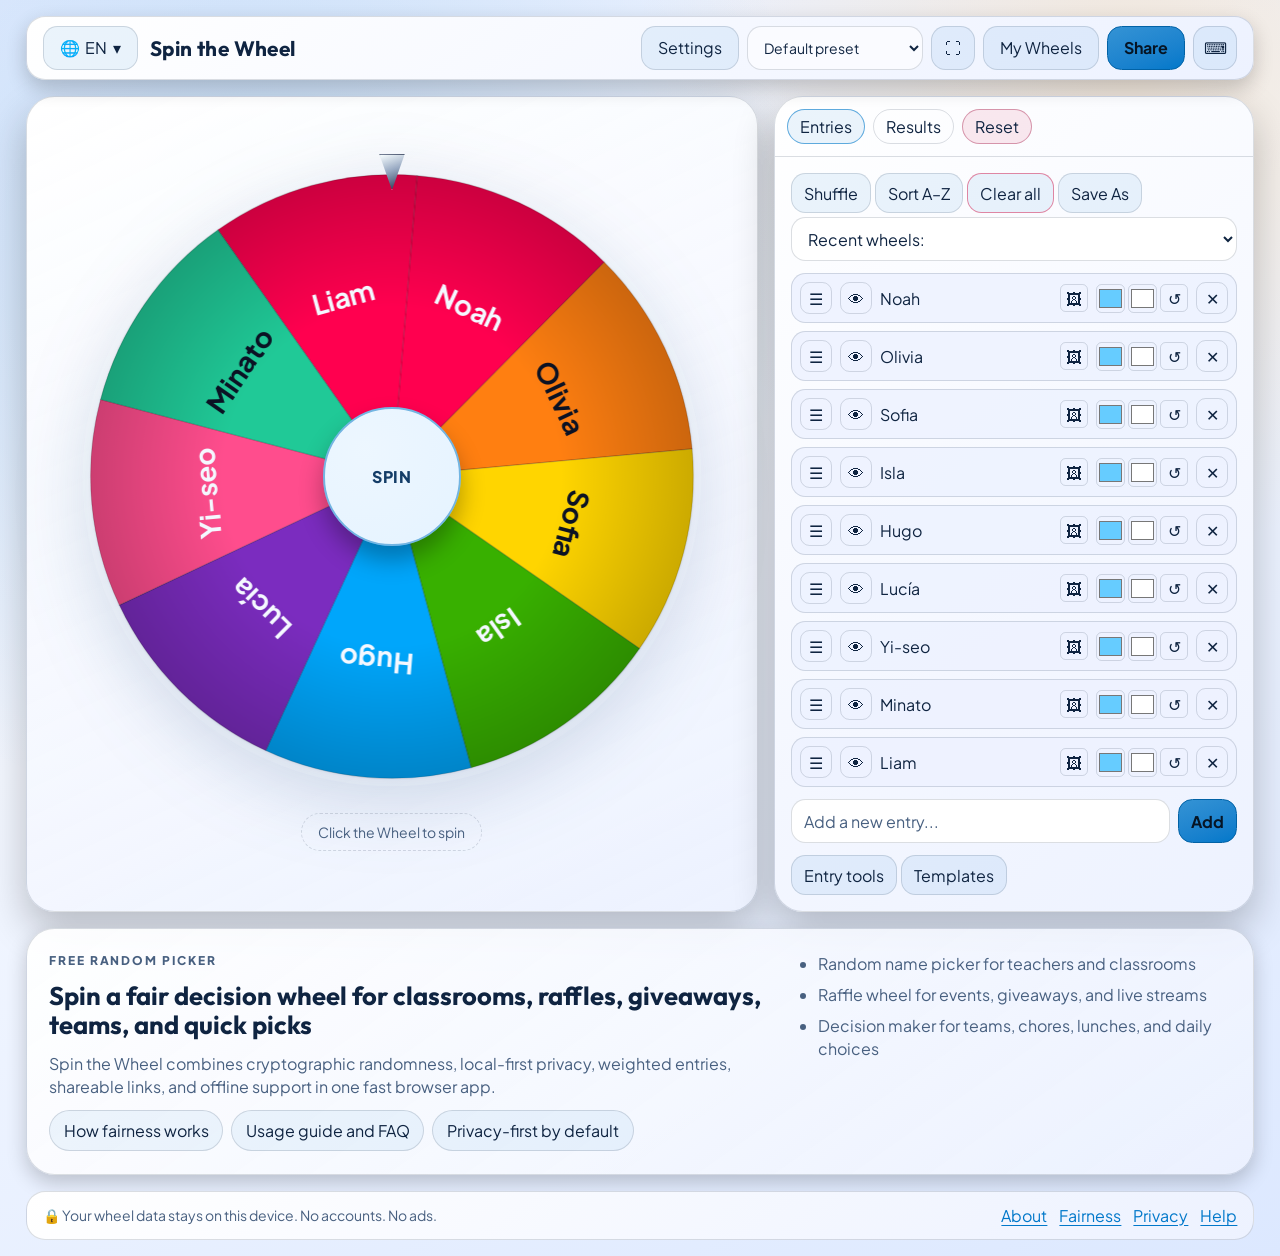
==== commit d78a1cc3: "Update translations and docs" ====
--- a/index.html
+++ b/index.html
@@ -3,7 +3,7 @@
 <head>
   <meta charset="UTF-8">
   <meta name="viewport" content="width=device-width, initial-scale=1.0">
-  <title>Spin the Wheel: Free Random Picker, Wheel Spinner &amp; Decision Maker</title>
+  <title data-i18n="app_title">Spin the Wheel: Free Random Picker, Wheel Spinner &amp; Decision Maker</title>
   <meta name="description" content="Spin the Wheel is a free online random picker and wheel spinner for classrooms, raffles, giveaways, teams, and daily decisions. Private, fast, shareable, and works offline.">
   <meta name="robots" content="index,follow,max-image-preview:large,max-snippet:-1,max-video-preview:-1">
   <meta name="author" content="Duc Nguyen">
@@ -152,8 +152,8 @@
           <span id="languageCode">EN</span>
           <span class="caret" aria-hidden="true">▾</span>
         </button>
-        <div id="languageMenu" class="lang-menu hidden" role="listbox" aria-label="Languages"></div>
-        <a href="/" class="brand-link" aria-label="Spin the Wheel home">
+        <div id="languageMenu" class="lang-menu hidden" role="listbox" data-i18n-aria-label="language_menu_aria"></div>
+        <a href="/" class="brand-link" data-i18n-aria-label="brand_home_aria">
           <strong>Spin the Wheel</strong>
         </a>
       </div>
@@ -179,15 +179,15 @@
     </header>
 
     <main class="main-layout" role="main">
-      <section class="wheel-section" aria-label="Wheel section">
-        <h1 class="sr-only">Spin the Wheel — Spin to Decide</h1>
+      <section class="wheel-section" data-i18n-aria-label="wheel_section_aria">
+        <h1 class="sr-only" data-i18n="app_heading">Spin the Wheel — Spin to Decide</h1>
         <div class="wheel-wrap">
           <div class="wheel-badges">
-            <span id="weightedBadge" class="mode-badge hidden">⚖ Weighted</span>
+            <span id="weightedBadge" class="mode-badge hidden" data-i18n="weighted_badge">⚖ Weighted</span>
             <span id="seedBadge" class="mode-badge hidden" data-i18n="seed_badge">🔁 Seeded</span>
           </div>
           <div id="wheelContainer" class="wheel-container">
-            <canvas id="wheelCanvas" aria-label="Spin the Wheel canvas"></canvas>
+            <canvas id="wheelCanvas" data-i18n-aria-label="wheel_canvas_aria"></canvas>
             <div class="wheel-glow" aria-hidden="true"></div>
             <div class="wheel-pointer" aria-hidden="true"></div>
             <button id="centerSpinButton" class="center-spin-btn" type="button" data-i18n="spin_button" data-i18n-aria-label="spin_button"></button>
@@ -196,14 +196,14 @@
         </div>
       </section>
 
-      <aside class="side-panel" aria-label="Controls panel">
-        <nav class="panel-tabs" aria-label="Panel tabs">
+      <aside class="side-panel" data-i18n-aria-label="controls_panel_aria">
+        <nav class="panel-tabs" data-i18n-aria-label="panel_tabs_aria">
           <button class="tab-btn active" type="button" data-tab="entries" data-i18n="entries_tab"></button>
           <button class="tab-btn" type="button" data-tab="results" data-i18n="results_tab"></button>
           <button id="factoryResetButton" class="tab-btn tab-reset-btn" type="button" data-i18n="reset_app" data-i18n-title="reset_app_tooltip" data-i18n-aria-label="reset_app_tooltip"></button>
         </nav>
 
-        <section id="entriesTab" class="panel-tab active" role="region" aria-label="Entries">
+        <section id="entriesTab" class="panel-tab active" role="region" data-i18n-aria-label="entries_tab">
           <div class="panel-inline-row hidden" aria-hidden="true">
             <button id="undoButton" class="ghost-btn" type="button" data-i18n="undo" tabindex="-1"></button>
             <button id="redoButton" class="ghost-btn" type="button" data-i18n="redo" tabindex="-1"></button>
@@ -233,7 +233,7 @@
           </p>
         </section>
 
-        <section id="resultsTab" class="panel-tab" role="region" aria-label="Results">
+        <section id="resultsTab" class="panel-tab" role="region" data-i18n-aria-label="results_tab">
           <div class="panel-topline">
             <button id="historyButton" class="accent-btn" type="button" data-i18n="view_history"></button>
           </div>
@@ -245,31 +245,31 @@
 
     <section class="seo-strip" aria-labelledby="seoStripTitle">
       <div class="seo-strip-copy">
-        <p class="seo-strip-eyebrow">Free random picker</p>
-        <h2 id="seoStripTitle">Spin a fair decision wheel for classrooms, raffles, giveaways, teams, and quick picks</h2>
-        <p>Spin the Wheel combines cryptographic randomness, local-first privacy, weighted entries, shareable links, and offline support in one fast browser app.</p>
+        <p class="seo-strip-eyebrow" data-i18n="seo_strip_eyebrow">Free random picker</p>
+        <h2 id="seoStripTitle" data-i18n="seo_strip_title">Spin a fair decision wheel for classrooms, raffles, giveaways, teams, and quick picks</h2>
+        <p data-i18n="seo_strip_body">Spin the Wheel combines cryptographic randomness, local-first privacy, weighted entries, shareable links, and offline support in one fast browser app.</p>
         <div class="seo-strip-links">
-          <a href="/fairness.html">How fairness works</a>
-          <a href="/help.html">Usage guide and FAQ</a>
-          <a href="/privacy.html">Privacy-first by default</a>
+          <a href="/fairness.html" data-i18n="seo_link_fairness">How fairness works</a>
+          <a href="/help.html" data-i18n="seo_link_help">Usage guide and FAQ</a>
+          <a href="/privacy.html" data-i18n="seo_link_privacy">Privacy-first by default</a>
         </div>
       </div>
       <ul class="seo-strip-list">
-        <li>Random name picker for teachers and classrooms</li>
-        <li>Raffle wheel for events, giveaways, and live streams</li>
-        <li>Decision maker for teams, chores, lunches, and daily choices</li>
+        <li data-i18n="seo_feature_teachers">Random name picker for teachers and classrooms</li>
+        <li data-i18n="seo_feature_raffle">Raffle wheel for events, giveaways, and live streams</li>
+        <li data-i18n="seo_feature_decisions">Decision maker for teams, chores, lunches, and daily choices</li>
       </ul>
     </section>
 
     <button id="floatingSpinButton" class="floating-spin hidden" type="button" data-i18n="spin_button"></button>
-    <div id="fullscreenToolbar" class="fullscreen-toolbar" aria-label="Fullscreen controls">
+    <div id="fullscreenToolbar" class="fullscreen-toolbar" data-i18n-aria-label="fullscreen_controls_aria">
       <button id="fullscreenExitButton" class="ghost-btn" type="button" data-i18n="exit_fullscreen"></button>
       <button id="fullscreenSettingsButton" class="ghost-btn" type="button" data-i18n="settings"></button>
     </div>
 
     <footer class="app-footer">
       <p>🔒 <span data-i18n="privacy_short"></span></p>
-      <nav aria-label="Footer links">
+      <nav data-i18n-aria-label="footer_links_aria">
         <a href="/about.html" data-i18n="about"></a>
         <a href="/fairness.html" data-i18n="fairness"></a>
         <a href="/privacy.html" data-i18n="privacy"></a>
@@ -287,8 +287,8 @@
           <button id="closeSettingsButton" class="ghost-btn" type="button" data-i18n="close"></button>
         </div>
         <div class="settings-modal-shell">
-          <nav class="settings-modal-tabs" aria-label="Settings tabs">
-            <button class="settings-modal-tab active" type="button" data-settings-tab="general">General</button>
+          <nav class="settings-modal-tabs" data-i18n-aria-label="settings_tabs_aria">
+            <button class="settings-modal-tab active" type="button" data-settings-tab="general" data-i18n="general"></button>
             <button class="settings-modal-tab" type="button" data-settings-tab="spin" data-i18n="spin_section"></button>
             <button class="settings-modal-tab" type="button" data-settings-tab="theme" data-i18n="theme_section"></button>
             <button class="settings-modal-tab" type="button" data-settings-tab="sound" data-i18n="sound_section"></button>
@@ -297,7 +297,7 @@
           </nav>
 
           <div class="settings-modal-panels">
-            <section class="settings-modal-panel active" data-settings-panel="general" role="region" aria-label="General settings">
+            <section class="settings-modal-panel active" data-settings-panel="general" role="region" data-i18n-aria-label="general">
               <div class="settings-grid">
                 <label class="checkbox-line">
                   <input id="weightsToggle" type="checkbox">
@@ -314,7 +314,7 @@
               </div>
             </section>
 
-            <section class="settings-modal-panel" data-settings-panel="spin" role="region" aria-label="Spin settings">
+            <section class="settings-modal-panel" data-settings-panel="spin" role="region" data-i18n-aria-label="spin_section">
               <div class="settings-grid">
                 <label for="durationSlider"><span data-i18n="spin_duration"></span>: <output id="durationOutput">5s</output></label>
                 <input id="durationSlider" type="range" min="1" max="30" step="1" value="5">
@@ -329,20 +329,20 @@
               </div>
             </section>
 
-            <section class="settings-modal-panel" data-settings-panel="theme" role="region" aria-label="Theme settings">
+            <section class="settings-modal-panel" data-settings-panel="theme" role="region" data-i18n-aria-label="theme_section">
               <div class="settings-grid">
                 <label for="themeSelect" data-i18n="theme"></label>
-                <select id="themeSelect" aria-label="Theme"></select>
+                <select id="themeSelect" data-i18n-aria-label="theme"></select>
                 <div id="themeSwatches" class="theme-swatch-grid" role="list"></div>
                 <label for="pointerStyleSelect" data-i18n="pointer_style"></label>
-                <select id="pointerStyleSelect" aria-label="Pointer style">
+                <select id="pointerStyleSelect" data-i18n-aria-label="pointer_style">
                   <option value="classic" data-i18n="pointer_classic"></option>
                   <option value="pin" data-i18n="pointer_pin"></option>
                   <option value="diamond" data-i18n="pointer_diamond"></option>
                   <option value="flag" data-i18n="pointer_flag"></option>
                 </select>
                 <label for="centerTextInput" data-i18n="spin_button_text"></label>
-                <input id="centerTextInput" type="text" maxlength="20" placeholder="SPIN">
+                <input id="centerTextInput" type="text" maxlength="20" data-i18n-placeholder="spin_button">
                 <label for="centerColorInput" data-i18n="spin_button_color"></label>
                 <input id="centerColorInput" type="color" value="#14325f">
                 <div class="panel-inline-row">
@@ -350,7 +350,7 @@
                   <button id="removeCenterImageButton" class="ghost-btn" type="button" data-i18n="remove_center_image"></button>
                 </div>
                 <label for="backgroundTypeSelect" data-i18n="background_type"></label>
-                <select id="backgroundTypeSelect" aria-label="Background type">
+                <select id="backgroundTypeSelect" data-i18n-aria-label="background_type">
                   <option value="default" data-i18n="background_default"></option>
                   <option value="solid" data-i18n="background_solid"></option>
                   <option value="gradient" data-i18n="background_gradient"></option>
@@ -371,7 +371,7 @@
               </div>
             </section>
 
-            <section class="settings-modal-panel" data-settings-panel="sound" role="region" aria-label="Sound settings">
+            <section class="settings-modal-panel" data-settings-panel="sound" role="region" data-i18n-aria-label="sound_section">
               <div class="settings-grid">
                 <label for="volumeSlider"><span data-i18n="volume"></span>: <output id="volumeOutput">70%</output></label>
                 <input id="volumeSlider" type="range" min="0" max="100" step="1" value="70">
@@ -380,7 +380,7 @@
                   <span data-i18n="tick_sound"></span>
                 </label>
                 <label for="tickSoundSelect" data-i18n="tick_sound_variant"></label>
-                <select id="tickSoundSelect" aria-label="Tick sound variant">
+                <select id="tickSoundSelect" data-i18n-aria-label="tick_sound_variant">
                   <option value="click" data-i18n="tick_click"></option>
                   <option value="pop" data-i18n="tick_pop"></option>
                   <option value="wooden" data-i18n="tick_wooden"></option>
@@ -392,7 +392,7 @@
                   <span data-i18n="win_sound"></span>
                 </label>
                 <label for="winSoundSelect" data-i18n="win_sound_variant"></label>
-                <select id="winSoundSelect" aria-label="Win sound variant">
+                <select id="winSoundSelect" data-i18n-aria-label="win_sound_variant">
                   <option value="fanfare" data-i18n="win_fanfare"></option>
                   <option value="applause" data-i18n="win_applause"></option>
                   <option value="chime" data-i18n="win_chime"></option>
@@ -403,7 +403,7 @@
                   <span data-i18n="spin_ambient"></span>
                 </label>
                 <label for="spinSoundSelect" data-i18n="spin_sound_variant"></label>
-                <select id="spinSoundSelect" aria-label="Spin sound variant">
+                <select id="spinSoundSelect" data-i18n-aria-label="spin_sound_variant">
                   <option value="whoosh" data-i18n="spin_whoosh"></option>
                   <option value="wind" data-i18n="spin_wind"></option>
                   <option value="hum" data-i18n="spin_hum"></option>
@@ -411,10 +411,10 @@
               </div>
             </section>
 
-            <section class="settings-modal-panel" data-settings-panel="effects" role="region" aria-label="Effects settings">
+            <section class="settings-modal-panel" data-settings-panel="effects" role="region" data-i18n-aria-label="effects_section">
               <div class="settings-grid">
                 <label for="celebrationSelect" data-i18n="celebration_effect"></label>
-                <select id="celebrationSelect" aria-label="Celebration effect">
+                <select id="celebrationSelect" data-i18n-aria-label="celebration_effect">
                   <option value="confetti" data-i18n="celebration_confetti"></option>
                   <option value="fireworks" data-i18n="celebration_fireworks"></option>
                   <option value="none" data-i18n="celebration_none"></option>
@@ -446,7 +446,7 @@
               </div>
             </section>
 
-            <section class="settings-modal-panel" data-settings-panel="probability" role="region" aria-label="Probability settings">
+            <section class="settings-modal-panel" data-settings-panel="probability" role="region" data-i18n-aria-label="probability_inspector">
               <div class="probability-panel settings-modal-probability">
                 <div id="probabilityEqualBadge" class="prob-equal-badge hidden" data-i18n="equal_probability"></div>
                 <div id="probabilityList" class="probability-list"></div>
@@ -462,8 +462,8 @@
         <h2 id="pasteModalTitle" data-i18n="paste_list"></h2>
         <textarea id="pasteTextarea" rows="10" data-i18n-placeholder="paste_placeholder"></textarea>
         <div class="modal-actions">
-          <button id="importDataButton" class="ghost-btn" type="button">Import CSV/JSON</button>
-          <button id="exportDataButton" class="ghost-btn" type="button">Export CSV/JSON</button>
+          <button id="importDataButton" class="ghost-btn" type="button" data-i18n="import_csv_json"></button>
+          <button id="exportDataButton" class="ghost-btn" type="button" data-i18n="export_csv_json"></button>
         </div>
         <div class="modal-actions">
           <button id="pasteCancelButton" class="ghost-btn" type="button" data-i18n="cancel"></button>
@@ -520,7 +520,7 @@
         </fieldset>
         <fieldset class="radio-group">
           <legend data-i18n="qr_code"></legend>
-          <canvas id="qrCanvas" width="220" height="220" aria-label="QR code"></canvas>
+          <canvas id="qrCanvas" width="220" height="220" data-i18n-aria-label="qr_code"></canvas>
           <button id="downloadQrButton" class="ghost-btn" type="button" data-i18n="download_qr"></button>
         </fieldset>
         <div class="modal-actions">
@@ -560,15 +560,15 @@
 
     <section id="exportModal" class="modal hidden" role="dialog" aria-modal="true" aria-labelledby="exportModalTitle">
       <div class="modal-card">
-        <h2 id="exportModalTitle">Export</h2>
+        <h2 id="exportModalTitle" data-i18n="export_title"></h2>
         <fieldset class="radio-group">
-          <legend>Format</legend>
+          <legend data-i18n="export_format"></legend>
           <label><input type="radio" name="exportFormat" value="csv" checked> <span data-i18n="export_csv"></span></label>
           <label><input type="radio" name="exportFormat" value="json"> <span data-i18n="export_json"></span></label>
         </fieldset>
         <div class="modal-actions">
           <button id="exportCancelButton" class="ghost-btn" type="button" data-i18n="cancel"></button>
-          <button id="exportApplyButton" class="accent-btn" type="button">Export</button>
+          <button id="exportApplyButton" class="accent-btn" type="button" data-i18n="export_action"></button>
         </div>
       </div>
     </section>
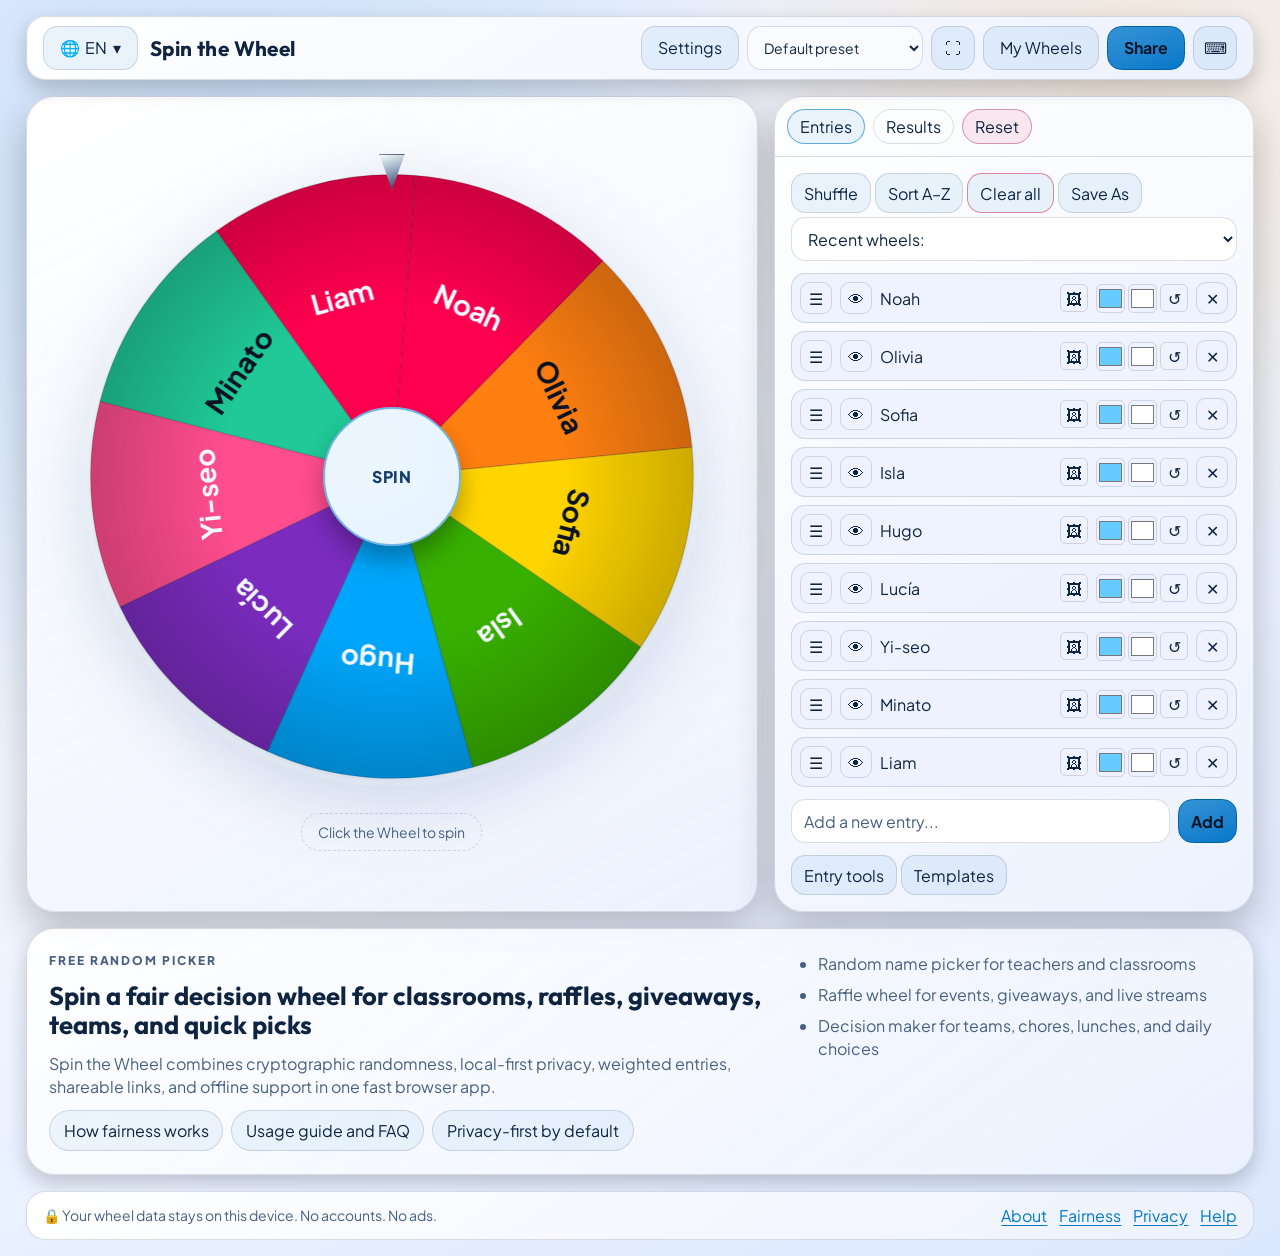
==== commit 6eac23e2: "Update index.html" ====
--- a/index.html
+++ b/index.html
@@ -17,7 +17,7 @@
   <link rel="canonical" href="https://spin.alsatian.co/">
 
   <meta property="og:locale" content="en_US">
-  <meta property="og:locale:alternate" content="vi_VN">
+  <meta property="og:locale:alternate" content="km_KH">
   <meta property="og:locale:alternate" content="es_ES">
   <meta property="og:locale:alternate" content="pt_BR">
   <meta property="og:locale:alternate" content="fr_FR">
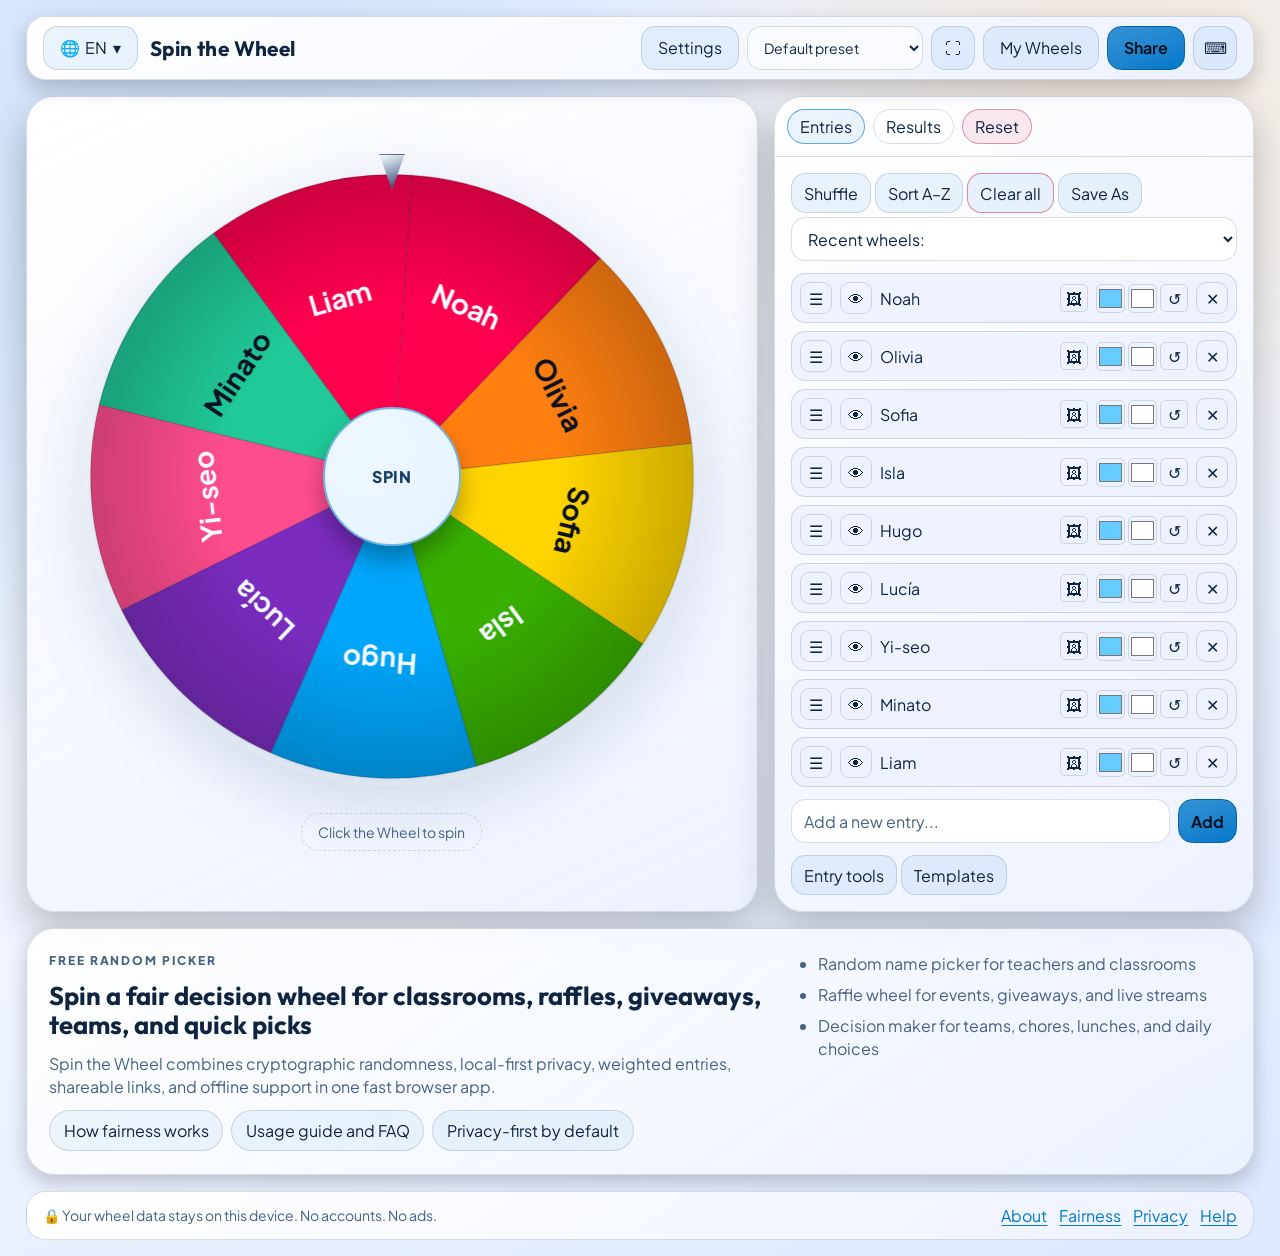
==== commit 4210370c: "Update index.html" ====
--- a/index.html
+++ b/index.html
@@ -45,7 +45,7 @@
   <meta name="twitter:image:alt" content="Spin the Wheel preview showing a colorful decision wheel and feature highlights.">
 
   <link rel="alternate" hreflang="en" href="https://spin.alsatian.co/">
-  <link rel="alternate" hreflang="vi" href="https://spin.alsatian.co/?lang=vi">
+  <link rel="alternate" hreflang="KH" href="https://spin.alsatian.co/?lang=vi">
   <link rel="alternate" hreflang="es" href="https://spin.alsatian.co/?lang=es">
   <link rel="alternate" hreflang="pt" href="https://spin.alsatian.co/?lang=pt">
   <link rel="alternate" hreflang="fr" href="https://spin.alsatian.co/?lang=fr">
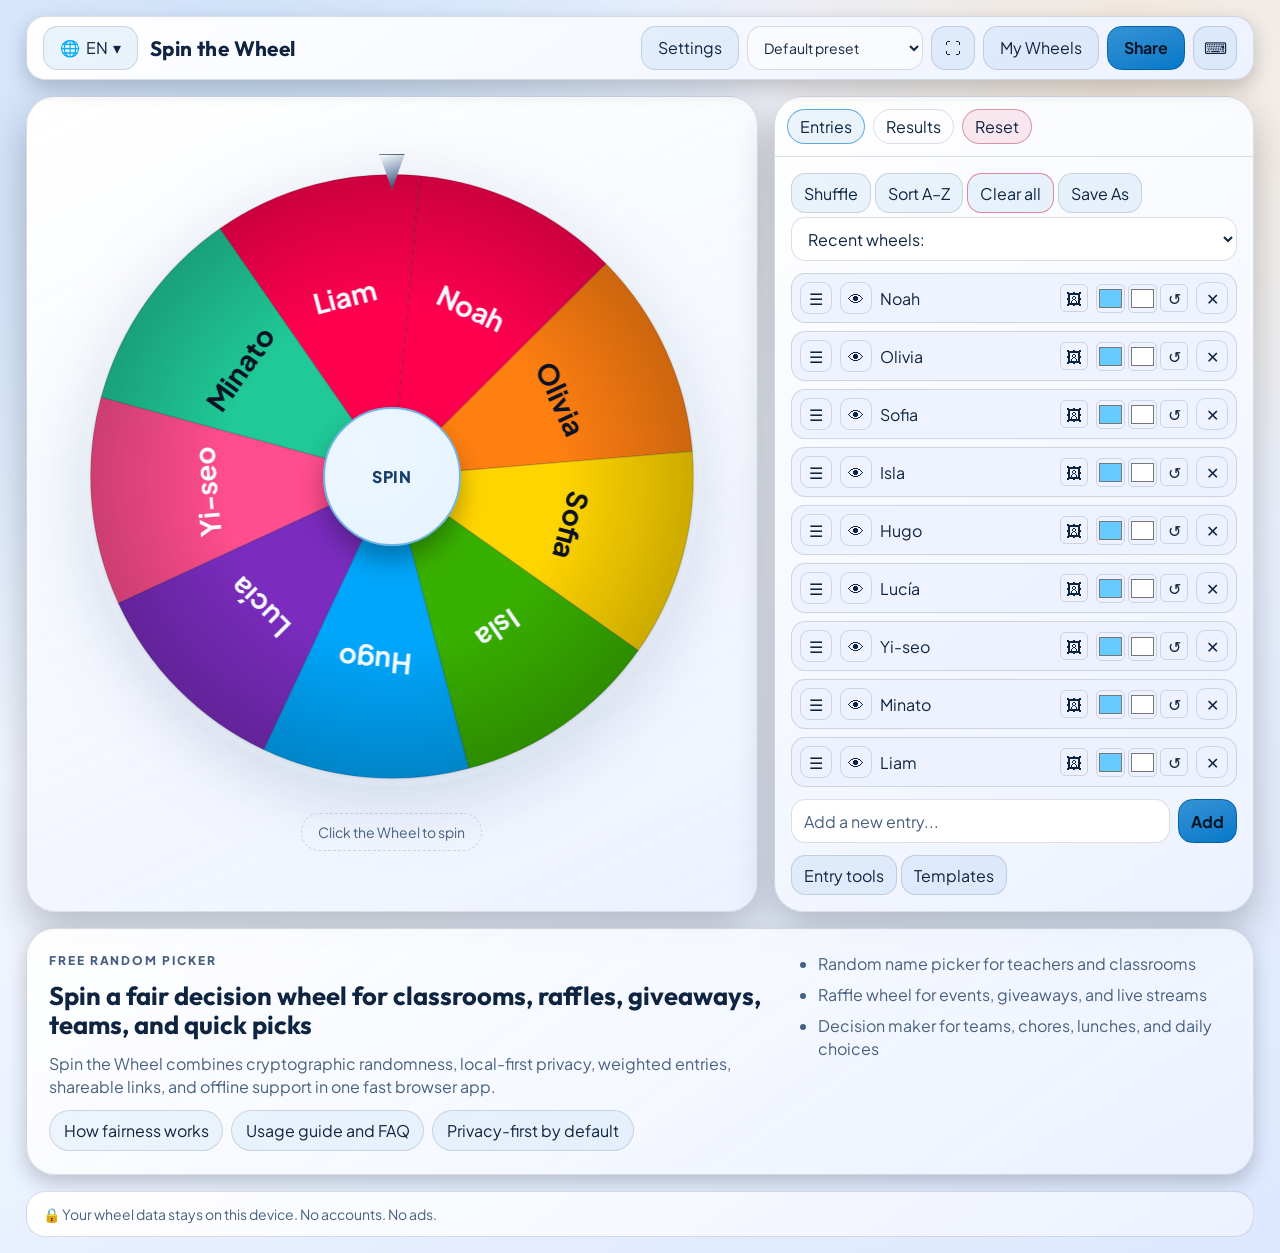
==== commit 8a9a550e: "Update index.html" ====
--- a/index.html
+++ b/index.html
@@ -270,10 +270,6 @@
     <footer class="app-footer">
       <p>🔒 <span data-i18n="privacy_short"></span></p>
       <nav data-i18n-aria-label="footer_links_aria">
-        <a href="/about.html" data-i18n="about"></a>
-        <a href="/fairness.html" data-i18n="fairness"></a>
-        <a href="/privacy.html" data-i18n="privacy"></a>
-        <a href="/help.html" data-i18n="help"></a>
       </nav>
     </footer>
   </div>
